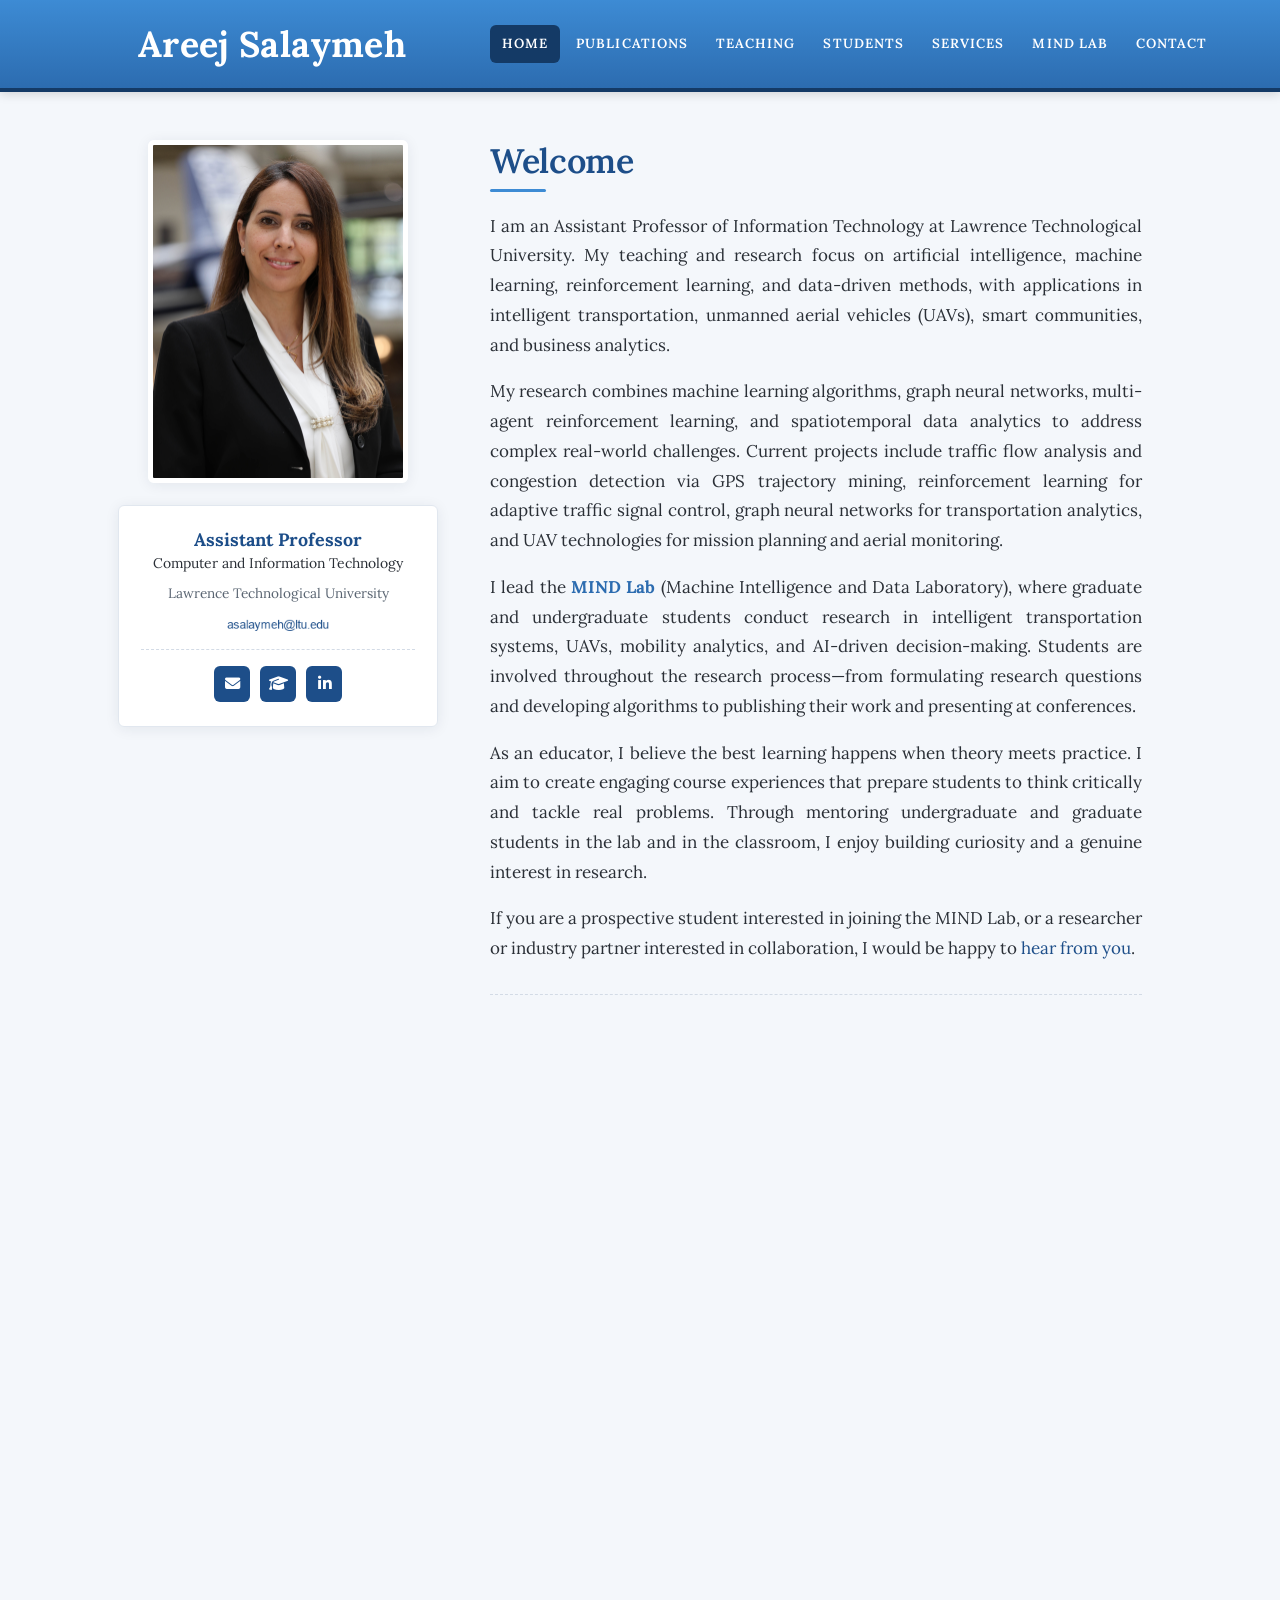
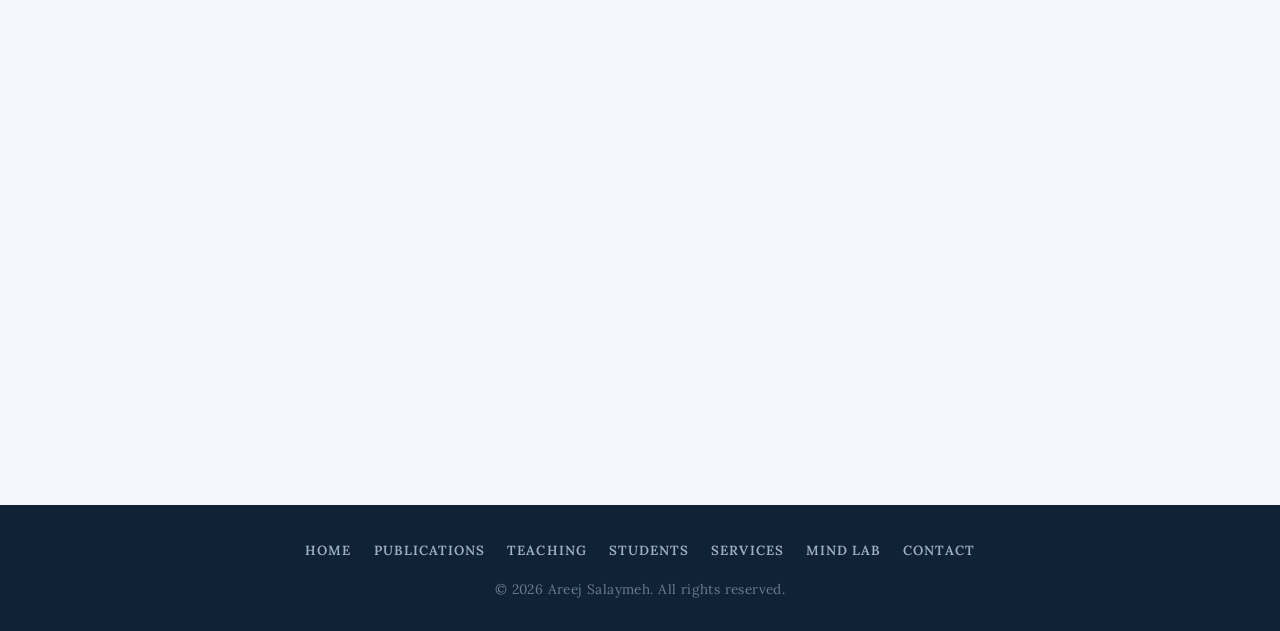
==== index.html @ f061846d "Update research interests: bio text, meta keywords, and MIND Lab description - index.html: update me" ====
﻿<!DOCTYPE html>
<html lang="en">
<head>
  <meta charset="UTF-8" />
  <meta name="viewport" content="width=device-width, initial-scale=1.0" />
  <title>Areej Salaymeh, Ph.D.</title>
  <meta name="description" content="Personal academic website of Dr. Areej Salaymeh — research in machine learning, data science, and intelligent systems." />
  <meta name="keywords" content="Areej Salaymeh, Intelligent Transportation Systems, Machine Learning, Deep Learning, Graph Neural Networks, Reinforcement Learning, Traffic Flow Analysis, GPS Trajectory Mining, Spatiotemporal Data Analytics, Artificial Intelligence for Transportation, Data Mining, Predictive Analytics, Data Science" />
  <link rel="preconnect" href="https://fonts.googleapis.com" />
  <link rel="preconnect" href="https://fonts.gstatic.com" crossorigin />
  <link href="https://fonts.googleapis.com/css2?family=Lora:ital,wght@0,400;0,500;0,600;0,700;1,400&display=swap" rel="stylesheet" />
  <link rel="stylesheet" href="https://cdnjs.cloudflare.com/ajax/libs/font-awesome/6.5.0/css/all.min.css" />
  <link rel="icon" type="image/svg+xml" href="assets/img/mind-lab-badge.svg" />
  <link rel="stylesheet" href="assets/css/style.css" />
</head>
<body>

  <!-- ===== HEADER ===== -->
  <header class="site-header">
    <div class="container header-inner">
      <div class="brand">
        <a href="index.html"><span class="brand__name">Areej Salaymeh</span></a>
      </div>
      <button class="hamburger" aria-label="Toggle menu" aria-expanded="false"><span></span><span></span><span></span></button>
      <nav class="menu">
        <ul>
          <li><a href="index.html">Home</a></li>
          <li><a href="publications.html">Publications</a></li>
          <li><a href="teaching.html">Teaching</a></li>
          <li><a href="students.html">Students</a></li>
          <li><a href="services.html">Services</a></li>
          <li><a href="mind-lab.html">MIND Lab</a></li>
          <li><a href="contact.html">Contact</a></li>
        </ul>
      </nav>
    </div>
  </header>

  <!-- ===== PAGE (two columns) ===== -->
  <div class="page">

    <!-- Sidebar -->
    <aside class="sidebar">
      <img
        src="assets/img/profile.jpg"
        alt="Dr. Areej Salaymeh"
        class="sidebar__photo"
        onerror="this.style.display='none'; this.nextElementSibling.style.display='flex';"
      />
      <div class="sidebar__initials" style="display:none;">AS</div>

      <div class="sidebar__card">
        <p class="sidebar__title">Assistant Professor</p>
        <p class="sidebar__dept">Computer and Information Technology</p>
        <p class="sidebar__org">Lawrence Technological University</p>
        <p class="sidebar__email"><img src="assets/img/email-address.png" alt="email address" style="height:1em;vertical-align:middle;" /></p>
        <div class="sidebar__social">
          <a href="mailto:asalaymeh@ltu.edu" title="Email" aria-label="Email"><i class="fas fa-envelope"></i></a>
          <a href="https://scholar.google.com" target="_blank" rel="noopener" title="Google Scholar" aria-label="Google Scholar"><i class="fas fa-graduation-cap"></i></a>
          <a href="https://www.linkedin.com" target="_blank" rel="noopener" title="LinkedIn" aria-label="LinkedIn"><i class="fab fa-linkedin-in"></i></a>
        </div>
      </div>
    </aside>

    <!-- Content -->
    <main class="content">

      <article class="post">
        <h2 class="post__title">Welcome</h2>
        <div class="post__rule"></div>
        <div class="entry">
          <p>
            I am an Assistant Professor of Information Technology at Lawrence Technological
            University. My teaching and research focus on artificial intelligence, machine
            learning, reinforcement learning, and data-driven methods, with applications in
            intelligent transportation, unmanned aerial vehicles (UAVs), smart communities,
            and business analytics.
          </p>
          <p>
            My research combines machine learning algorithms, graph neural networks,
            multi-agent reinforcement learning, and spatiotemporal data analytics to address
            complex real-world challenges. Current projects include traffic flow analysis and
            congestion detection via GPS trajectory mining, reinforcement learning for adaptive
            traffic signal control, graph neural networks for transportation analytics, and UAV
            technologies for mission planning and aerial monitoring.
          </p>
          <p>
            I lead the <a href="mind-lab.html"><strong><span style="color:var(--blue-mid)">MIND Lab</span></strong></a>
            (Machine Intelligence and Data Laboratory), where graduate and undergraduate
            students conduct research in intelligent transportation systems, UAVs, mobility
            analytics, and AI-driven decision-making. Students are involved throughout the
            research process&mdash;from formulating research questions and developing
            algorithms to publishing their work and presenting at conferences.
          </p>
          <p>
            As an educator, I believe the best learning happens when theory meets practice.
            I aim to create engaging course experiences that prepare students to think
            critically and tackle real problems. Through mentoring undergraduate and graduate
            students in the lab and in the classroom, I enjoy building curiosity and a genuine
            interest in research.
          </p>
          <p>
            If you are a prospective student interested in joining the MIND Lab, or a
            researcher or industry partner interested in collaboration, I would be happy
            to <a href="mailto:asalaymeh@ltu.edu">hear from you</a>.
          </p>
        </div>
      </article>


      <article class="post">
        <h3 class="post__title post__title--sub">Latest News</h3>
        <div class="post__rule"></div>
        <ul class="news">
          <li><span class="date">May 2026</span> &mdash; Congratulations to Chaitanya Chodi from the MIND Lab on graduating from LTU!</li>
          <li><span class="date">April 2026</span> &mdash; Our paper, <em>GPS Trajectory-Based Traffic Congestion Detection and Classification Using Delaunay Triangulation and Graph Neural Networks</em>, was published in IEEE Access. <a href="https://doi.org/10.1109/ACCESS.2026.3686702" target="_blank" rel="noopener">[Link]</a></li>
          <li><span class="date">April 2026</span> &mdash; Received the Best Presentation Award at the IEEE Southeast Conference AI Summit for our poster, <em>Automated Congestion Detection and Cause Classification via Delaunay Triangulation and Graph Neural Networks on GPS Trajectories</em>.</li>
          <li><span class="date">April 2026</span> &mdash; Presented the poster <em>HAGTNet: Hierarchical Attention-based Graph Transformer Network for GPS Trajectory-Based Traffic Flow States Detection</em> at the IEEE Southeast Conference AI Summit.</li>
          <li><span class="date">March 2026</span> &mdash; Became a member of the AI + Emerging Technologies Advisory Board.</li>
          <li><span class="date">December 2025</span> &mdash; Congratulations to Tej Acharya from the MIND Lab on graduating from LTU!</li>
          <li><span class="date">December 2025</span> &mdash; Congratulations to Rinkuben Patel from the MIND Lab on graduating from LTU!</li>
          <li><span class="date">May 2025</span> &mdash; Delivered an invited presentation at the Building Michigan Communities Conference (Lansing, MI): <em>AI for Everyone: Building Smart, Sustainable, and Connected Communities with Machine Learning</em>.</li>
          <li><span class="date">April 2025</span> &mdash; Received the CoBIT Researcher Award at LTU.</li>
          <li><span class="date">April 2025</span> &mdash; Organized and presented the Data Strategy Workshop for industry leaders at LTU: <em>Building a Data Strategy: Unlocking the Value of Data for Business Growth</em>.</li>
          <li><span class="date">April 2025</span> &mdash; Our paper, <em>The Next Frontier: Using Emerging Technology to Overcome the Challenges of the U.S. Housing Industry</em>, was accepted for publication in the Proceedings of the ARCC 2025 International Conference.</li>
          <li><span class="date">April 2025</span> &mdash; Presented <em>Integrating Graph Neural Networks and Delaunay Triangulation for Traffic Congestion Prediction</em> at LTU Research Day.</li>
          <li><span class="date">April 2024</span> &mdash; Student poster <em>Unveiling Housing Insights: Exploring Community Feedback Using the Apriori Algorithm</em> presented at LTU Research Day.</li>
          <li><span class="date">April 2024</span> &mdash; Student poster <em>Adaptive Traffic Control: SARSA Reinforcement Learning for Dynamic Urban Mobility</em> presented at LTU Research Day.</li>
          <li><span class="date">April 2024</span> &mdash; Student poster <em>Insights into Road Safety: A Study of Holland City&rsquo;s Crash Trends</em> presented at LTU Research Day.</li>
        </ul>
      </article>

    </main>
  </div>

  <!-- ===== FOOTER ===== -->
  <footer class="site-footer">
    <div class="container">
      <ul class="footer-menu">
        <li><a href="index.html">Home</a></li>
        <li><a href="publications.html">Publications</a></li>
        <li><a href="teaching.html">Teaching</a></li>
        <li><a href="students.html">Students</a></li>
        <li><a href="services.html">Services</a></li>
        <li><a href="mind-lab.html">MIND Lab</a></li>
        <li><a href="contact.html">Contact</a></li>
      </ul>
      <p class="copyright">&copy; 2026 Areej Salaymeh. All rights reserved.</p>
    </div>
  </footer>

  <script src="assets/js/main.js"></script>
</body>
</html>
---- assets/css/style.css ----
/* ============================================================
   Dr. Areej Salaymeh — Personal Academic Website
   style.css — green academic theme inspired by classic faculty
   pages, with a fresh, modern polish.
   ============================================================ */

/* ---------- Reset & Base ----------------------------------- */
*, *::before, *::after { box-sizing: border-box; margin: 0; padding: 0; }

:root {
  --bg:           #f4f7fb;   /* page background: cool light gray-blue */
  --card:         #ffffff;
  --blue:         #1d4e89;   /* primary: headings & links     */
  --blue-mid:     #2c6cb0;
  --blue-bright:  #3d8bd4;   /* header banner accent          */
  --blue-deep:    #143a66;   /* darker / hover                */
  --accent:       #5eb3f0;   /* bright accent                 */
  --text:         #2a2f36;
  --text-muted:   #5a6572;
  --footer:       #102236;
  --footer-text:  #9fb0c2;
  --border:       #d3dbe6;   /* separators                    */
  --border-solid: #e1e7ef;
  --radius: 6px;
  --shadow: 0 2px 14px rgba(20,40,70,.08);
  --shadow-lg: 0 8px 30px rgba(20,40,70,.14);
  --transition: 0.2s ease;
  --max-w: 1060px;
  --serif: 'Lora', 'Palatino Linotype', Palatino, Garamond, Georgia, 'Times New Roman', serif;
}

html { scroll-behavior: smooth; font-size: 17px; }

body {
  font-family: var(--serif);
  color: var(--text);
  background: var(--bg);
  line-height: 1.7;
  -webkit-font-smoothing: antialiased;
}

a { color: var(--blue); text-decoration: none; }
a:hover { color: var(--blue-deep); text-decoration: underline; }

img { max-width: 100%; display: block; }
img[alt="email address"] { display: inline-block; }

h1, h2, h3, h4 {
  font-family: var(--serif);
  font-weight: 600;
  line-height: 1.25;
  color: var(--blue);
}

p { margin-bottom: 1rem; }
p:last-child { margin-bottom: 0; }

/* ---------- Layout ----------------------------------------- */
.container { max-width: var(--max-w); margin: 0 auto; padding: 0 28px; }

/* ---------- Header / Banner -------------------------------- */
.site-header {
  background: linear-gradient(180deg, var(--blue-bright) 0%, var(--blue-mid) 100%);
  border-bottom: 4px solid var(--blue-deep);
  position: sticky;
  top: 0;
  z-index: 100;
  box-shadow: 0 2px 10px rgba(0,0,0,.15);
}

.header-inner {
  display: grid;
  grid-template-columns: 300px 1fr;
  gap: 52px;
  align-items: center;
  min-height: 88px;
}

.brand {
  display: flex;
  flex-direction: column;
  line-height: 1.2;
}
.brand a { color: #fff; text-decoration: none; }
.brand a:hover { color: #fff; text-decoration: none; }
.brand__name {
  font-size: 2.1rem;
  font-weight: 700;
  letter-spacing: .01em;
  white-space: nowrap;
}
.brand__name { color: #fff; }

/* Menu */
.menu ul {
  display: flex;
  align-items: center;
  gap: 4px;
  list-style: none;
}
.menu a {
  display: block;
  padding: 8px 12px;
  color: #fff;
  text-transform: uppercase;
  letter-spacing: .08em;
  font-size: .78rem;
  font-weight: 600;
  border-radius: var(--radius);
  transition: background var(--transition);
  white-space: nowrap;
}
.menu a:hover {
  background: rgba(255,255,255,.16);
  color: #fff;
  text-decoration: none;
}
.menu a.active {
  background: var(--blue-deep);
  color: #fff;
}

.hamburger {
  display: none;
  flex-direction: column;
  gap: 5px;
  background: none;
  border: none;
  cursor: pointer;
  padding: 8px;
}
.hamburger span {
  width: 26px; height: 2px;
  background: #fff;
  border-radius: 2px;
}

/* ---------- Page Grid (home: two columns) ------------------ */
.page {
  display: grid;
  grid-template-columns: 300px 1fr;
  gap: 52px;
  padding: 48px 28px 64px;
  max-width: var(--max-w);
  margin: 0 auto;
  align-items: start;
}

/* Single-column inner pages */
.page--single {
  display: block;
  max-width: 820px;
  padding: 48px 28px 64px;
}

/* ---------- Sidebar ---------------------------------------- */
.sidebar { position: sticky; top: 112px; margin-left: -20px; }

.sidebar__photo {
  width: 100%;
  max-width: 260px;
  border-radius: var(--radius);
  border: 5px solid #fff;
  box-shadow: var(--shadow);
  margin: 0 auto 22px;
}

.sidebar__initials {
  width: 220px; height: 220px;
  margin: 0 auto 22px;
  border-radius: var(--radius);
  background: var(--blue-deep);
  color: var(--accent);
  display: flex; align-items: center; justify-content: center;
  font-size: 4rem; font-weight: 700;
  border: 5px solid #fff;
  box-shadow: var(--shadow);
}

.sidebar__card {
  background: var(--card);
  border: 1px solid var(--border-solid);
  border-radius: var(--radius);
  padding: 22px 22px 24px;
  box-shadow: var(--shadow);
  text-align: center;
}

.sidebar__title {
  font-weight: 700;
  color: var(--blue);
  font-size: 1.05rem;
  line-height: 1.3;
  margin-bottom: 2px;
  white-space: nowrap;
}
.sidebar__dept {
  color: var(--text);
  font-size: .82rem;
  line-height: 1.35;
  margin-bottom: 10px;
  white-space: nowrap;
}
.sidebar__org {
  color: var(--text-muted);
  font-size: .8rem;
  margin-bottom: 10px;
  white-space: nowrap;
}
.sidebar__email {
  font-size: .92rem;
  margin-bottom: 0;
  word-break: break-word;
  display: flex;
  justify-content: center;
}

.sidebar__card h2 {
  font-size: 1.25rem;
  padding-bottom: 10px;
  margin-bottom: 16px;
  border-bottom: 2px solid var(--blue-bright);
}

.contact-row {
  display: flex;
  align-items: flex-start;
  gap: 12px;
  margin-bottom: 14px;
  font-size: .92rem;
}
.contact-row:last-child { margin-bottom: 0; }
.contact-row i {
  color: var(--blue-mid);
  width: 18px;
  text-align: center;
  margin-top: 5px;
  flex-shrink: 0;
}
.contact-row .label {
  display: block;
  font-size: .72rem;
  text-transform: uppercase;
  letter-spacing: .06em;
  color: var(--text-muted);
}

.sidebar__social {
  display: flex;
  justify-content: center;
  gap: 10px;
  margin-top: 18px;
  padding-top: 16px;
  border-top: 1px dashed var(--border);
}
.sidebar__social a {
  width: 36px; height: 36px;
  border-radius: var(--radius);
  background: var(--blue);
  color: #fff;
  display: flex; align-items: center; justify-content: center;
  font-size: .9rem;
  transition: background var(--transition);
}
.sidebar__social a:hover { background: var(--blue-deep); text-decoration: none; }

/* ---------- Content / Posts -------------------------------- */
.content { min-width: 0; }

.post {
  padding-bottom: 30px;
  margin-bottom: 30px;
  border-bottom: 1px dashed var(--border);
}
.post:last-child { border-bottom: none; margin-bottom: 0; }

.post__title {
  font-size: 2rem;
  letter-spacing: -.01em;
  margin-bottom: 6px;
}
.post__title--sub { font-size: 1.1rem; }

.post__rule {
  width: 56px; height: 3px;
  background: var(--blue-bright);
  border-radius: 2px;
  margin-bottom: 20px;
}

.entry { text-align: justify; }
.entry p { line-height: 1.75; }
.entry strong { color: var(--text); font-weight: 700; }

.highlight {
  color: var(--blue-mid);
  font-weight: 700;
}

/* Research interest inline tags */
.interests {
  display: flex;
  flex-wrap: wrap;
  gap: 8px;
  margin-top: 18px;
}
.interest-tag {
  display: inline-block;
  padding: 5px 14px;
  border-radius: 20px;
  font-size: .82rem;
  font-weight: 600;
  background: rgba(61,139,212,.12);
  color: var(--blue-deep);
  border: 1px solid rgba(29,78,137,.20);
}

/* ---------- News list -------------------------------------- */
.news { list-style: none; }
.news li {
  padding: 6px 0 6px 26px;
  border-bottom: 1px dashed var(--border);
  position: relative;
  line-height: 1.5;
  font-size: .88rem;
  text-align: justify;
}
.news li:last-child { border-bottom: none; }
.news li::before {
  content: '';
  position: absolute;
  left: 4px; top: 13px;
  width: 8px; height: 8px;
  border-radius: 50%;
  background: var(--blue-bright);
}
.news .date {
  font-weight: 400;
  color: inherit;
}

/* ---------- Buttons ---------------------------------------- */
.btn {
  display: inline-flex;
  align-items: center;
  gap: 8px;
  padding: 10px 22px;
  border-radius: var(--radius);
  font-family: var(--serif);
  font-weight: 600;
  font-size: .92rem;
  cursor: pointer;
  border: 2px solid var(--blue);
  transition: background var(--transition), color var(--transition);
}
.btn-primary { background: var(--blue); color: #fff; }
.btn-primary:hover { background: var(--blue-deep); color: #fff; text-decoration: none; }
.btn-outline { background: transparent; color: var(--blue); }
.btn-outline:hover { background: var(--blue); color: #fff; text-decoration: none; }

.btn-row { display: flex; gap: 12px; flex-wrap: wrap; margin-top: 22px; }

/* ---------- Inner-page section blocks ---------------------- */
.lead { font-size: 1.08rem; color: var(--text); margin-bottom: 24px; }

.card-grid {
  display: grid;
  grid-template-columns: repeat(2, 1fr);
  gap: 22px;
  margin-top: 26px;
}

.card {
  background: var(--card);
  border: 1px solid var(--border-solid);
  border-radius: var(--radius);
  padding: 24px;
  box-shadow: var(--shadow);
  transition: transform var(--transition), box-shadow var(--transition);
}
.card:hover { transform: translateY(-3px); box-shadow: var(--shadow-lg); }

.card__icon {
  width: 46px; height: 46px;
  border-radius: var(--radius);
  background: var(--blue);
  color: #fff;
  display: flex; align-items: center; justify-content: center;
  font-size: 1.15rem;
  margin-bottom: 14px;
}
.card h3 { font-size: 1.15rem; margin-bottom: 8px; }
.card p { font-size: .92rem; color: var(--text-muted); line-height: 1.65; }
.card .interests { margin-top: 12px; }

/* Publications */
.pub-year {
  font-size: 1.3rem;
  color: var(--blue);
  border-left: 4px solid var(--blue-bright);
  padding-left: 14px;
  margin: 36px 0 16px;
}
.pub-list { list-style: none; }
.pub-item {
  padding: 5px 0;
  border-bottom: 1px dashed var(--border);
  font-size: .85rem;
  line-height: 1.5;
  text-align: justify;
}
.pub-item:last-child { border-bottom: none; }

.empty-state {
  text-align: center;
  padding: 50px 20px;
  color: var(--text-muted);
  background: var(--card);
  border: 1px dashed var(--border);
  border-radius: var(--radius);
}
.empty-state i { font-size: 2.4rem; color: var(--blue-bright); margin-bottom: 14px; }

/* Courses taught */
.course-org {
  font-size: 1.15rem;
  font-weight: 700;
  color: var(--blue);
  margin: 40px 0 0;
}
.course-org:first-of-type { margin-top: 6px; }
.course-org__note {
  display: block;
  font-size: .85rem;
  font-weight: 400;
  font-style: italic;
  color: var(--text-muted);
  margin-top: 1px;
  margin-bottom: 4px;
}
.course-list { list-style: none; margin-top: 6px; }
.course {
  padding: 3px 0;
  line-height: 1.45;
}
.course:last-child { border-bottom: none; }
.course__head { display: block; }
.course__code {
  font-weight: 700;
  color: var(--blue-mid);
  margin-right: 6px;
}
.course__name { font-weight: 600; color: var(--text); }
.course__terms {
  display: block;
  font-size: .85rem;
  color: var(--text-muted);
}
.course__terms::before { content: ""; }

/* Graduate research lab alumni */
.alumni-list { list-style: none; }
.alum {
  padding: 6px 0;
  border-bottom: 1px dashed var(--border);
}
.alum:last-child { border-bottom: none; }
.alum__name {
  display: block;
  font-weight: 600;
  color: var(--blue);
  font-size: .92rem;
}
.alum__project {
  display: block;
  font-style: italic;
  color: var(--text-muted);
  font-size: .94rem;
  line-height: 1.55;
  margin-top: 4px;
}
.alum__project::before {
  content: "Project: ";
  font-style: normal;
  font-weight: 600;
  color: var(--text);
}
.alum__award {
  display: block;
  margin-top: 4px;
  font-size: .88rem;
  font-weight: 400;
  color: var(--text-muted);
}
.alum__award i { color: var(--blue-mid); margin-right: 4px; }
.alum__date {
  display: block;
  font-size: .82rem;
  color: var(--text-muted);
  margin-top: 6px;
}

/* Lab intro bar — above photo banner */
.lab-intro-bar {
  background: var(--bg);
  padding: 28px 0 20px;
}
.lab-intro-title {
  font-size: 3rem;
  font-weight: 700;
  letter-spacing: -.01em;
  color: var(--text);
  margin: 0;
}

/* Lab page header — logo left, text right */
.lab-header {
  display: flex;
  align-items: center;
  gap: 28px;
  margin-bottom: 6px;
}
.lab-logo {
  display: block;
  width: 240px;
  height: 240px;
  flex-shrink: 0;
}
.lab-header__text { display: flex; flex-direction: column; gap: 6px; }
.lab-header__title { margin: 0; }

/* Lab page subtitle */
.lab-subtitle {
  font-size: 1.3rem;
  font-weight: 700;
  font-style: normal;
  color: var(--text-muted);
  white-space: nowrap;
  margin: 0;
}

/* Lab highlight callout (home page) */
.lab-callout {
  display: flex;
  gap: 18px;
  align-items: flex-start;
  background: linear-gradient(135deg, rgba(61,139,212,.12), rgba(29,78,137,.08));
  border: 1px solid rgba(29,78,137,.18);
  border-radius: var(--radius);
  padding: 22px 24px;
}
.lab-callout__icon {
  flex-shrink: 0;
  width: 50px; height: 50px;
  border-radius: var(--radius);
  background: var(--blue);
  color: #fff;
  display: flex; align-items: center; justify-content: center;
  font-size: 1.3rem;
}
.lab-callout h3 { font-size: 1.3rem; margin-bottom: 6px; }
.lab-callout p { font-size: .95rem; color: var(--text); margin-bottom: 14px; }
@media (max-width: 520px) { .lab-callout { flex-direction: column; gap: 12px; } }

/* Lab member card */
.member {
  display: flex;
  gap: 16px;
  align-items: center;
  padding: 14px 0;
  border-bottom: 1px dashed var(--border);
}
.member:last-child { border-bottom: none; }
.member__photo {
  width: 64px; height: 64px;
  border-radius: 50%;
  object-fit: cover;
  border: 2px solid #fff;
  box-shadow: var(--shadow);
  flex-shrink: 0;
}
.member__name { font-weight: 700; color: var(--blue); }
.member__role { font-size: .9rem; color: var(--text-muted); }

/* Lab Director featured card */
.director-card {
  display: flex;
  gap: 36px;
  align-items: flex-start;
  margin-top: 16px;
}
.director-card__photo {
  width: 170px;
  height: 170px;
  border-radius: 50%;
  object-fit: cover;
  object-position: center 18%;
  flex-shrink: 0;
  border: 4px solid var(--blue-mid);
  box-shadow: 0 6px 20px rgba(0,0,0,.18);
}
.director-card__name {
  font-size: 1.5rem;
  font-weight: 700;
  color: var(--text);
}
.director-card__founder {
  display: inline-block;
  font-size: .75rem;
  font-weight: 700;
  text-transform: uppercase;
  letter-spacing: .1em;
  color: #fff;
  background: var(--blue-mid);
  padding: 2px 10px;
  border-radius: 20px;
  margin-left: 10px;
  vertical-align: middle;
}
.director-card__title {
  font-size: .95rem;
  font-weight: 600;
  color: var(--blue-mid);
  margin-top: 4px;
}
.director-card__role {
  font-size: .88rem;
  color: var(--text-muted);
  margin-top: 2px;
}
.director-card__bio {
  margin-top: 14px;
  font-size: .85rem;
  line-height: 1.7;
  color: var(--text-muted);
  text-align: justify;
}
.director-card__links {
  display: flex;
  gap: 20px;
  margin-top: 14px;
  flex-wrap: wrap;
}
.director-card__links a {
  font-size: .88rem;
  font-weight: 600;
  color: var(--blue-mid);
}
.director-card__links a i { margin-right: 5px; }
@media (max-width: 600px) {
  .director-card { flex-direction: column; align-items: center; text-align: center; }
  .director-card__links { justify-content: center; }
}

/* MIND Lab dark sidebar variant */
.sidebar--mindlab .sidebar__photo {
  border-radius: 50%;
  border: 3px solid #d4a23a;
  box-shadow: 0 0 0 6px rgba(212,162,58,0.18);
  max-width: 150px;
  margin-bottom: 18px;
}
.sidebar--mindlab .sidebar__initials {
  border-radius: 50%;
  border-color: #d4a23a;
}
.sidebar--mindlab .sidebar__card {
  background: #16365c;
  border-color: rgba(94,179,240,0.15);
}
.sidebar--mindlab .sidebar__dept { color: rgba(255,255,255,0.82); white-space: normal; }
.sidebar--mindlab .sidebar__org  { color: rgba(255,255,255,0.48); white-space: normal; }
.sidebar--mindlab .sidebar__social a {
  background: rgba(255,255,255,0.1);
  color: #5eb3f0;
}
.sidebar--mindlab .sidebar__social a:hover {
  background: rgba(255,255,255,0.2);
  color: #fff;
  text-decoration: none;
}
.sidebar--mindlab a { color: #5eb3f0; }
.sidebar--mindlab a:hover { color: #fff; }

/* In the News card */
.news-feature-card {
  display: block;
  border-left: 4px solid var(--blue);
  background: linear-gradient(135deg, #eef4fb 0%, #f7faff 100%);
  border-radius: 0 8px 8px 0;
  padding: 16px 20px;
  text-decoration: none;
  transition: background 0.2s, border-color 0.2s;
}
.news-feature-card:hover {
  background: linear-gradient(135deg, #ddeaf7 0%, #eef4fb 100%);
  border-color: var(--blue-deep);
  text-decoration: none;
}
.news-feature-card__label {
  font-size: 0.75rem;
  color: var(--blue-mid);
  font-weight: 600;
  letter-spacing: 0.04em;
  text-transform: uppercase;
  margin-bottom: 6px;
}
.news-feature-card__label i { margin-right: 5px; font-size: 0.7rem; }
.news-feature-card__title {
  font-size: 1rem;
  font-weight: 600;
  color: var(--blue-deep);
  line-height: 1.4;
}

/* MIND Lab featured video */
.lab-video-wrap {
  position: relative;
  width: 100%;
  max-width: 720px;
  border-radius: 8px;
  overflow: hidden;
  box-shadow: 0 4px 18px rgba(0,0,0,.12);
}
.lab-video-wrap video {
  display: block;
  width: 100%;
  height: auto;
}

/* MIND Lab photo banner */
.lab-photo-banner {
  background: var(--footer);
  padding: 32px 0 28px;
  overflow: hidden;
  position: relative;
}
.lab-photo-strip {
  display: flex;
  gap: 24px;
  padding: 16px 48px 20px;
  overflow-x: auto;
  align-items: center;
  scrollbar-width: none;
}
.lab-photo-strip::-webkit-scrollbar { display: none; }
.lab-photo-frame {
  flex-shrink: 0;
  background: #fff;
  padding: 7px 7px 26px;
  box-shadow: 0 6px 24px rgba(0,0,0,.55), 0 1px 4px rgba(0,0,0,.35);
  border-radius: 2px;
  pointer-events: none;
  user-select: none;
  transition: transform .3s ease;
}
.lab-photo-frame--cap { padding-bottom: 42px; }
.lab-photo-frame figcaption {
  font-size: 0.6rem;
  color: #555;
  text-align: center;
  margin-top: 5px;
  font-style: italic;
  line-height: 1.3;
}
.lab-photo-frame img {
  display: block;
  height: 190px;
  width: auto;
  pointer-events: none;
  user-select: none;
  border-radius: 1px;
}
.lab-photo-frame:nth-child(1)  { transform: rotate(-2.1deg); }
.lab-photo-frame:nth-child(2)  { transform: rotate(1.6deg);  }
.lab-photo-frame:nth-child(3)  { transform: rotate(-0.8deg); }
.lab-photo-frame:nth-child(4)  { transform: rotate(2.4deg);  }
.lab-photo-frame:nth-child(5)  { transform: rotate(-1.7deg); }
.lab-photo-frame:nth-child(6)  { transform: rotate(1.1deg);  }
.lab-photo-frame:nth-child(7)  { transform: rotate(-2.5deg); }
.lab-photo-frame:nth-child(8)  { transform: rotate(0.9deg);  }
.lab-photo-frame:nth-child(9)  { transform: rotate(-1.3deg); }
.lab-photo-frame:nth-child(10) { transform: rotate(2.0deg);  }

.banner-arrow {
  position: absolute;
  top: 50%;
  transform: translateY(-50%);
  z-index: 10;
  background: rgba(255,255,255,0.82);
  border: none;
  color: var(--blue-deep);
  width: 52px;
  height: 52px;
  border-radius: 50%;
  cursor: pointer;
  font-size: 1.25rem;
  font-weight: 900;
  display: flex;
  align-items: center;
  justify-content: center;
  box-shadow: 0 3px 12px rgba(0,0,0,0.4);
  transition: background .2s, opacity .25s;
}
.banner-arrow:hover { background: #fff; }
.banner-arrow--left  { left: 14px;  opacity: 0; pointer-events: none; }
.banner-arrow--right { right: 14px; }
.banner-arrow--left.visible  { opacity: 1; pointer-events: auto; }
.banner-arrow--right.hidden  { opacity: 0; pointer-events: none; }
@keyframes arrow-hint {
  0%   { transform: translateY(-50%) translateX(0);    }
  35%  { transform: translateY(-50%) translateX(12px); }
  65%  { transform: translateY(-50%) translateX(5px);  }
  100% { transform: translateY(-50%) translateX(0);    }
}
.banner-arrow--right { animation: arrow-hint 0.7s ease-out 0.6s 4; }

/* Photo gallery */
.gallery {
  display: grid;
  grid-template-columns: repeat(2, 1fr);
  gap: 16px;
}
.gallery__item {
  display: block;
  border-radius: var(--radius);
  overflow: hidden;
  box-shadow: var(--shadow);
  aspect-ratio: 3 / 2;
  background: var(--card);
  pointer-events: none;
  cursor: default;
}
.gallery__item img {
  width: 100%;
  height: 100%;
  object-fit: cover;
  transition: transform .3s ease;
}
.gallery__item:hover img { transform: scale(1.04); }
.gallery__item--wide { grid-column: span 2; aspect-ratio: 8 / 3; cursor: default; pointer-events: none; }
.gallery__item--wide img { object-fit: contain; background: var(--card); }
@media (max-width: 560px) { .gallery { grid-template-columns: 1fr; } .gallery__item--wide { grid-column: span 1; } }

/* Service photo gallery with captions */
.service-gallery {
  display: flex;
  flex-wrap: wrap;
  gap: 20px;
  margin-top: 8px;
}
.service-gallery__item {
  flex: 0 0 auto;
  max-width: 340px;
  margin: 0;
}
.service-gallery__item img {
  width: 100%;
  border-radius: var(--radius);
  box-shadow: var(--shadow);
  display: block;
}
.service-gallery__item figcaption {
  margin-top: 7px;
  font-size: .82rem;
  color: var(--text-muted);
  font-style: italic;
  text-align: center;
}

/* Numbered list (student guide) */
.steps { list-style: none; display: flex; flex-direction: column; gap: 12px; margin: 18px 0 26px; }
.steps li { display: flex; gap: 14px; align-items: flex-start; }
.steps .num {
  width: 28px; height: 28px;
  border-radius: 50%;
  background: var(--blue-bright);
  color: var(--blue-deep);
  display: flex; align-items: center; justify-content: center;
  font-weight: 700; font-size: .85rem;
  flex-shrink: 0; margin-top: 3px;
}

/* ---------- Footer ----------------------------------------- */
.site-footer {
  background: var(--footer);
  color: var(--footer-text);
  padding: 30px 0;
  text-align: center;
}
.footer-menu {
  list-style: none;
  display: flex;
  justify-content: center;
  flex-wrap: wrap;
  gap: 6px 22px;
  margin-bottom: 14px;
}
.footer-menu a {
  color: var(--footer-text);
  text-transform: uppercase;
  letter-spacing: .08em;
  font-size: .78rem;
  font-weight: 600;
}
.footer-menu a:hover { color: var(--accent); text-decoration: none; }
.site-footer .copyright {
  font-size: .8rem;
  letter-spacing: .03em;
  color: #6b7a8c;
  margin: 0;
}

/* ---------- Scroll animations ------------------------------ */
.fade-up { opacity: 0; transform: translateY(16px); transition: opacity .5s ease, transform .5s ease; }
.fade-up.visible { opacity: 1; transform: translateY(0); }

/* ---------- Responsive ------------------------------------- */
@media (max-width: 880px) {
  .page { grid-template-columns: 1fr; gap: 36px; }
  .sidebar { position: static; order: -1; max-width: 420px; margin: 0 auto; width: 100%; margin-left: auto; }
  .card-grid { grid-template-columns: 1fr; }
  .header-inner { display: flex; justify-content: space-between; gap: 8px; flex-wrap: wrap; grid-template-columns: none; }
}

@media (max-width: 680px) {
  html { font-size: 16px; }
  .header-inner { min-height: 64px; position: relative; }
  .brand__name { font-size: 1.4rem; }
  .menu { display: none; width: 100%; }
  .menu.open { display: block; }
  .menu ul { flex-direction: column; align-items: stretch; padding: 8px 0 12px; gap: 2px; }
  .menu a { padding: 10px 8px; }
  .hamburger { display: flex; position: absolute; right: 24px; top: 18px; }
  .post__title { font-size: 1.7rem; }
}
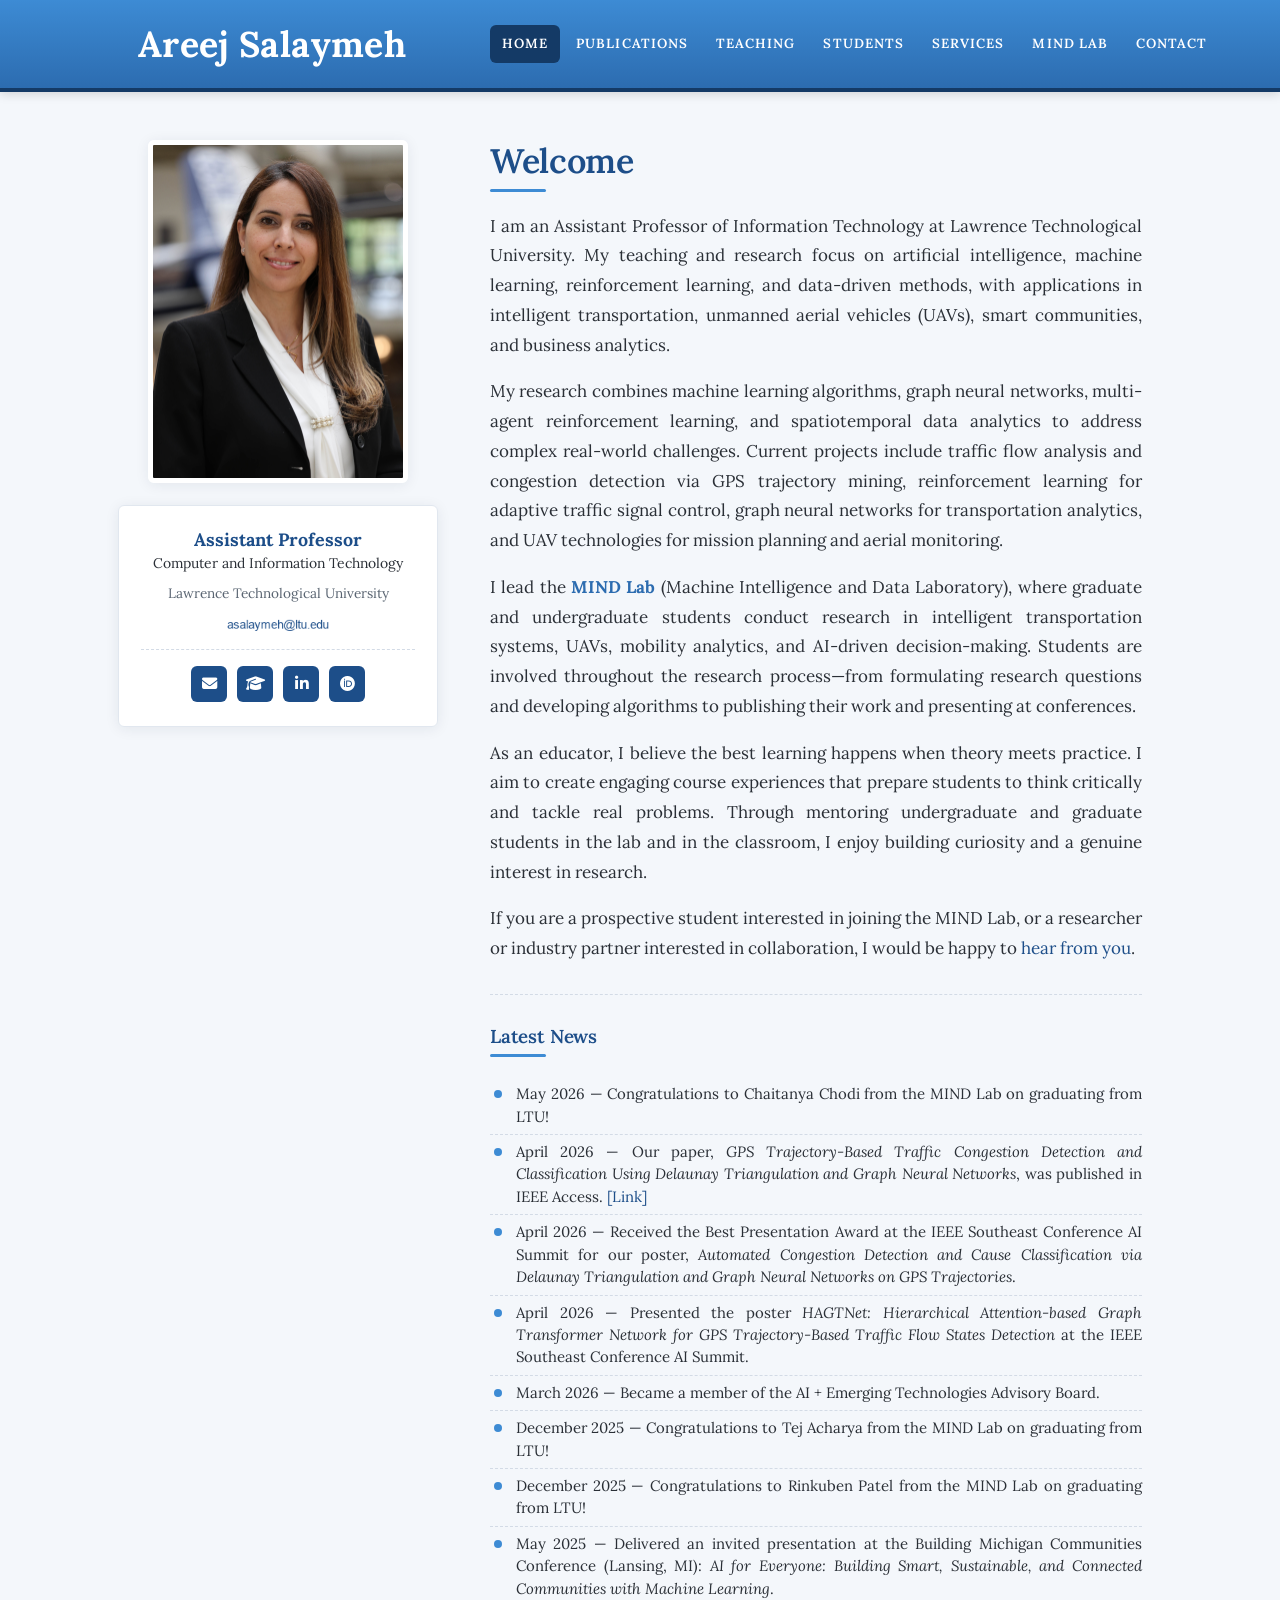
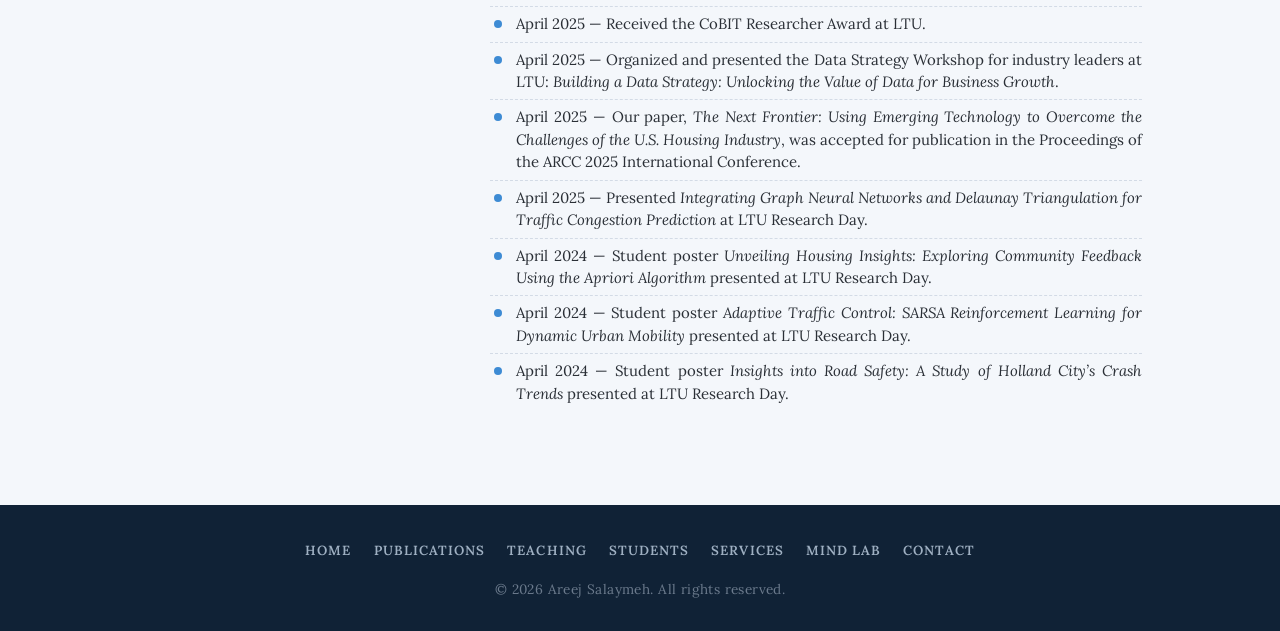
==== commit 55562ec9: "Add ORCID link to sidebar on all pages Co-Authored-By: Claude Sonnet 4.6 <noreply@anthropic.com>" ====
--- a/index.html
+++ b/index.html
@@ -58,6 +58,7 @@
           <a href="mailto:asalaymeh@ltu.edu" title="Email" aria-label="Email"><i class="fas fa-envelope"></i></a>
           <a href="https://scholar.google.com" target="_blank" rel="noopener" title="Google Scholar" aria-label="Google Scholar"><i class="fas fa-graduation-cap"></i></a>
           <a href="https://www.linkedin.com" target="_blank" rel="noopener" title="LinkedIn" aria-label="LinkedIn"><i class="fab fa-linkedin-in"></i></a>
+          <a href="https://orcid.org/0009-0008-3849-7223" target="_blank" rel="noopener" title="ORCID" aria-label="ORCID"><i class="fab fa-orcid"></i></a>
         </div>
       </div>
     </aside>
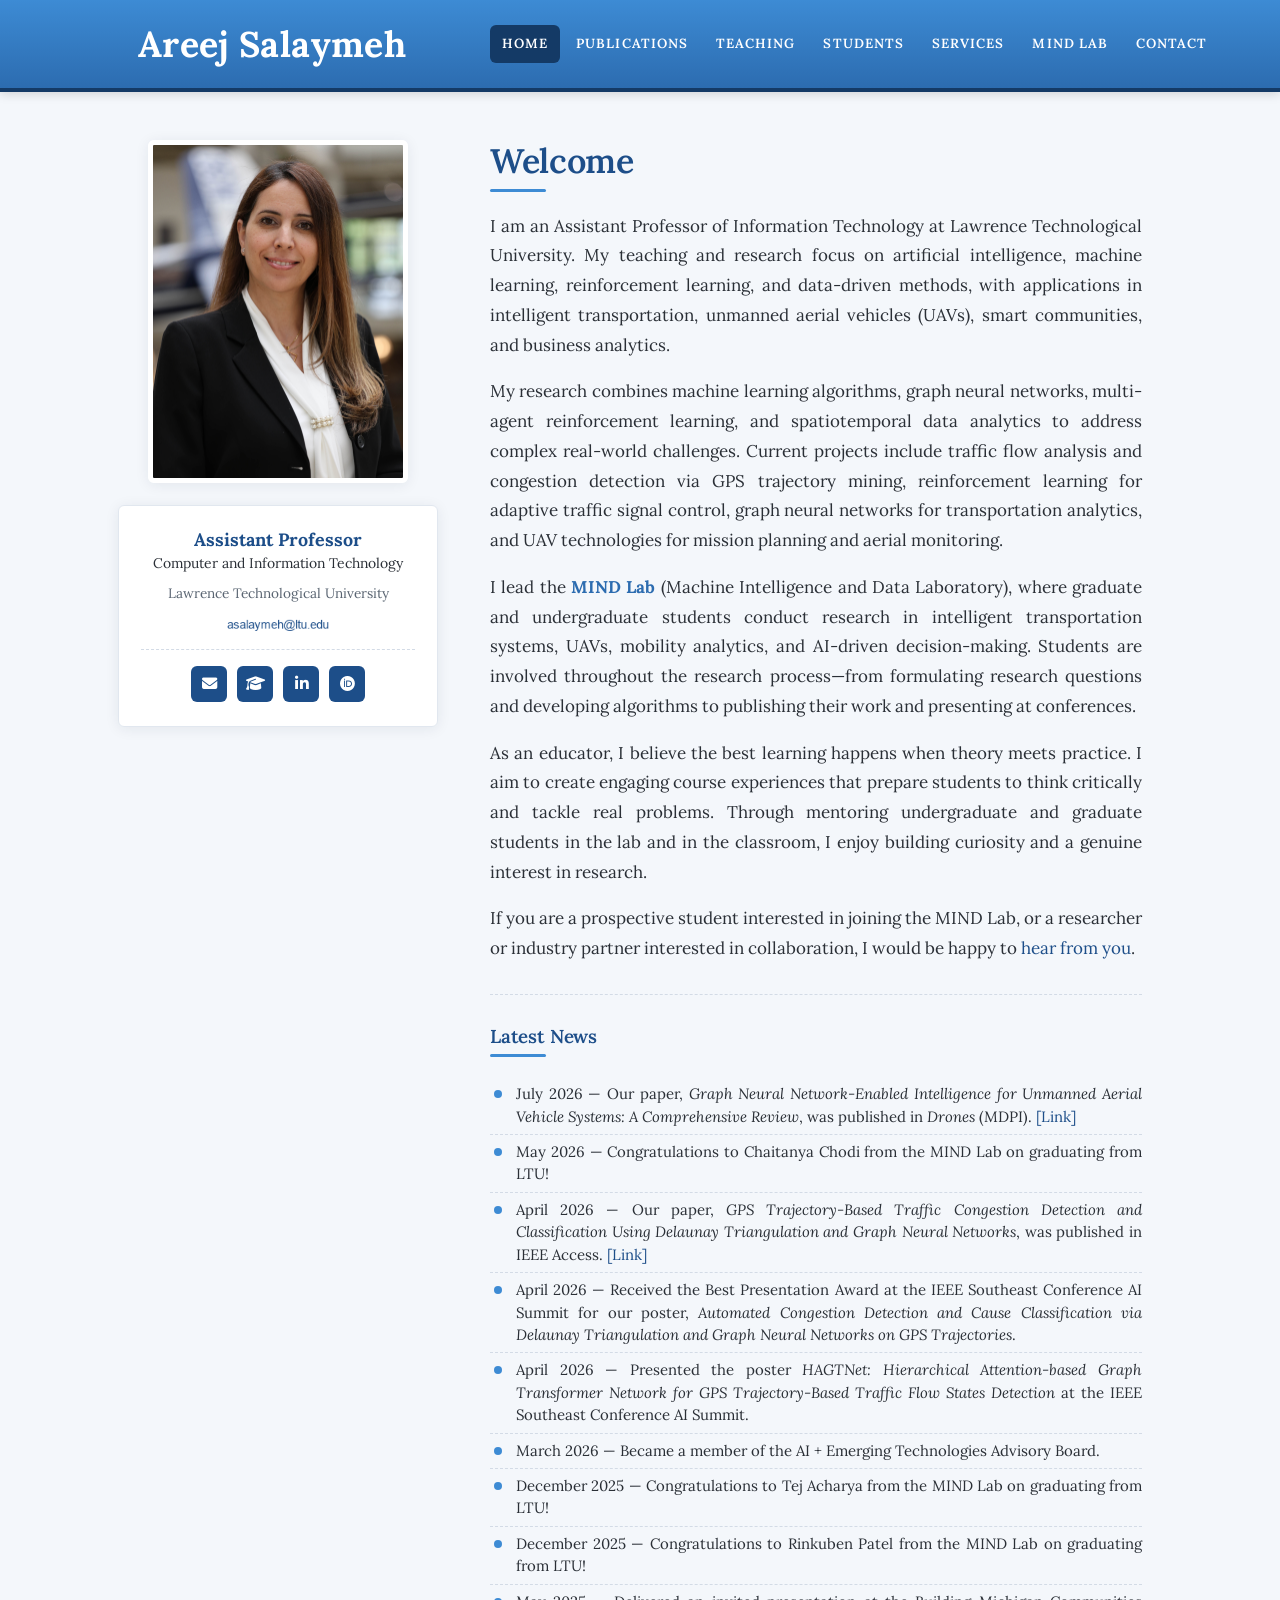
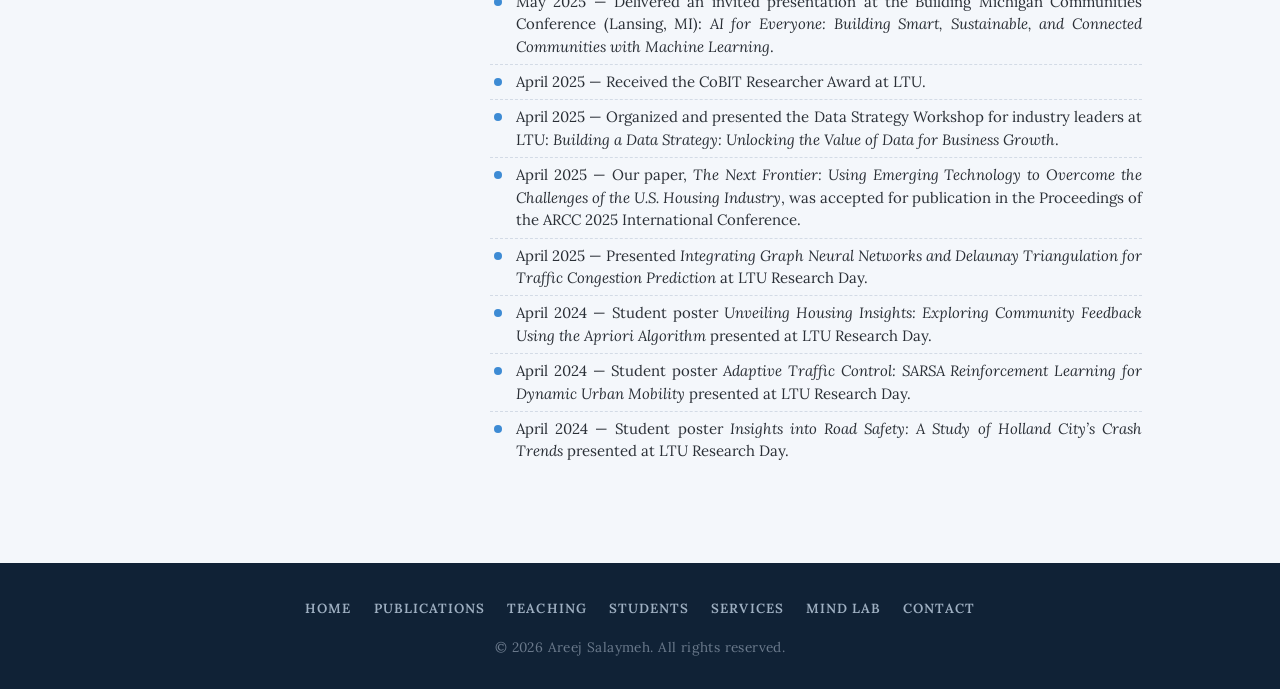
==== commit 87084961: "Add Drones paper to news and publications - index.html: add July 2026 news item for Drones paper - p" ====
--- a/index.html
+++ b/index.html
@@ -113,6 +113,7 @@
         <h3 class="post__title post__title--sub">Latest News</h3>
         <div class="post__rule"></div>
         <ul class="news">
+          <li><span class="date">July 2026</span> &mdash; Our paper, <em>Graph Neural Network-Enabled Intelligence for Unmanned Aerial Vehicle Systems: A Comprehensive Review</em>, was published in <em>Drones</em> (MDPI). <a href="https://doi.org/10.3390/drones10070548" target="_blank" rel="noopener">[Link]</a></li>
           <li><span class="date">May 2026</span> &mdash; Congratulations to Chaitanya Chodi from the MIND Lab on graduating from LTU!</li>
           <li><span class="date">April 2026</span> &mdash; Our paper, <em>GPS Trajectory-Based Traffic Congestion Detection and Classification Using Delaunay Triangulation and Graph Neural Networks</em>, was published in IEEE Access. <a href="https://doi.org/10.1109/ACCESS.2026.3686702" target="_blank" rel="noopener">[Link]</a></li>
           <li><span class="date">April 2026</span> &mdash; Received the Best Presentation Award at the IEEE Southeast Conference AI Summit for our poster, <em>Automated Congestion Detection and Cause Classification via Delaunay Triangulation and Graph Neural Networks on GPS Trajectories</em>.</li>
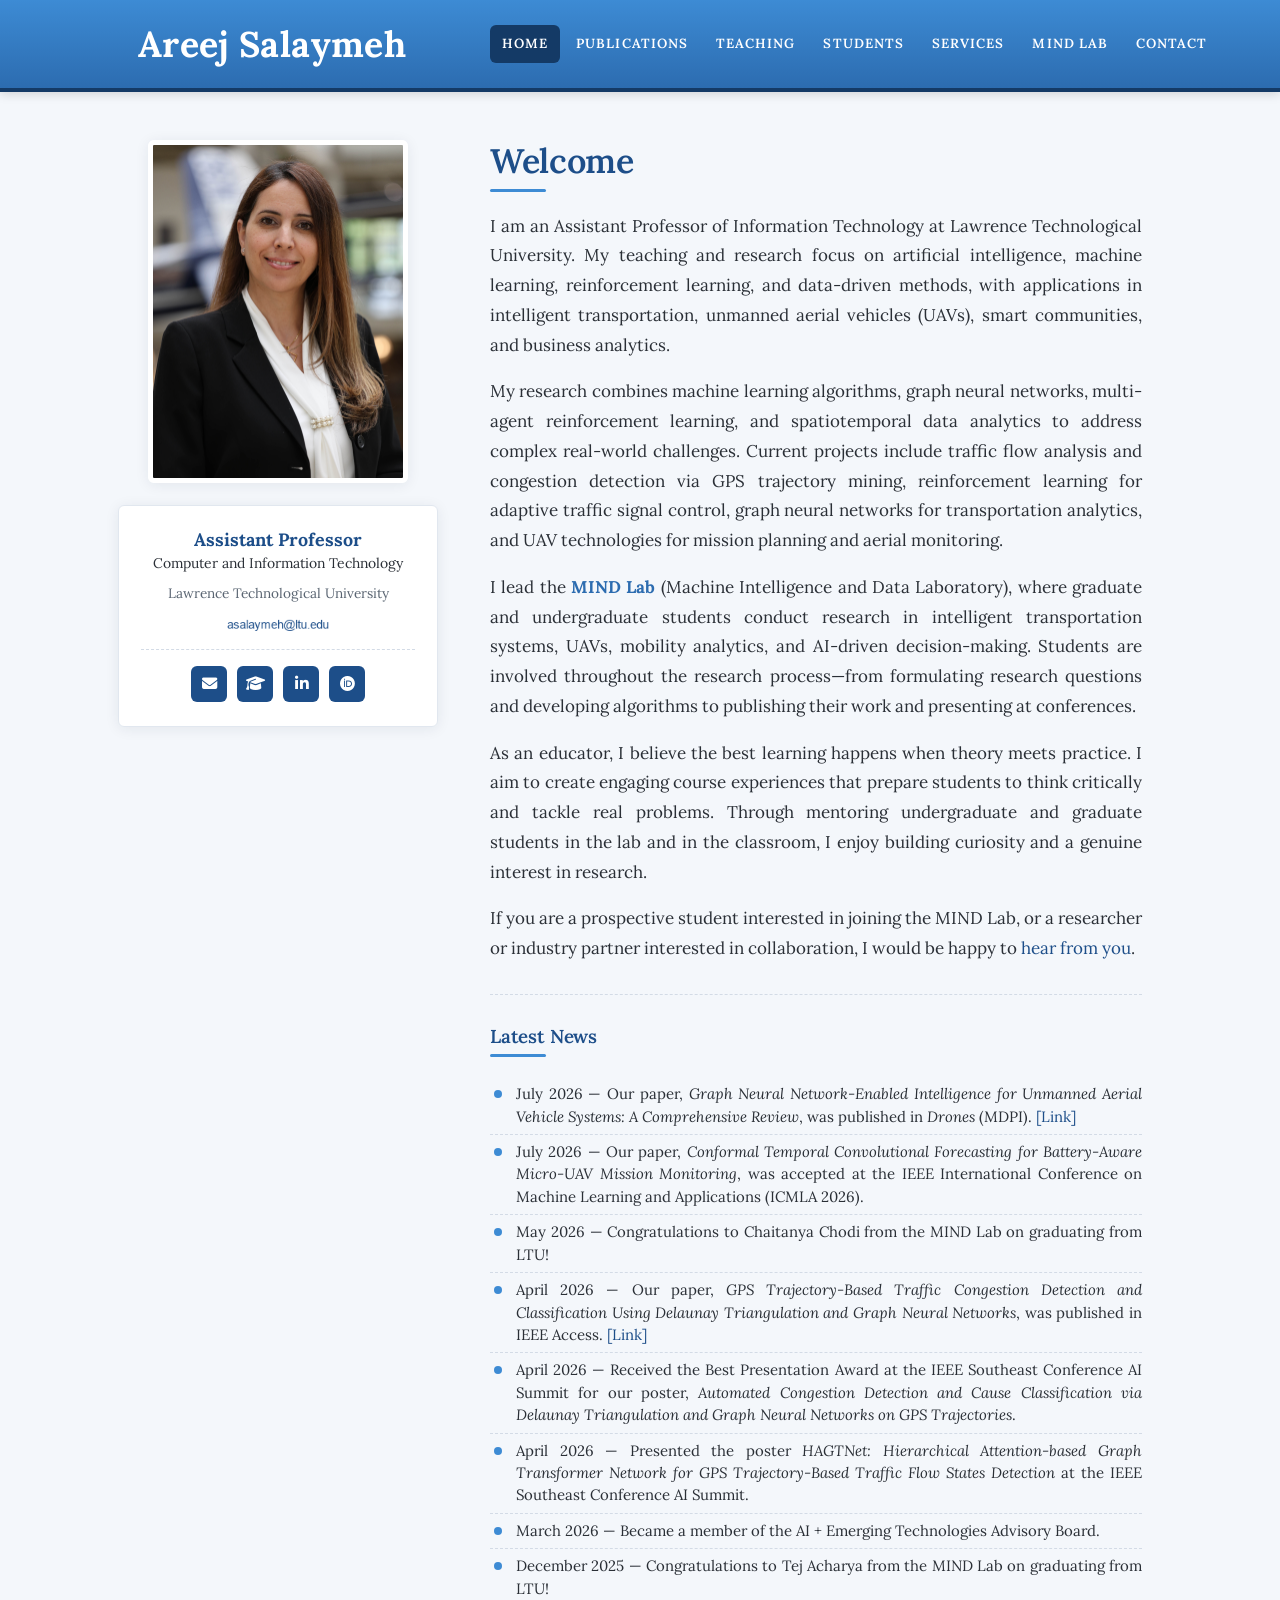
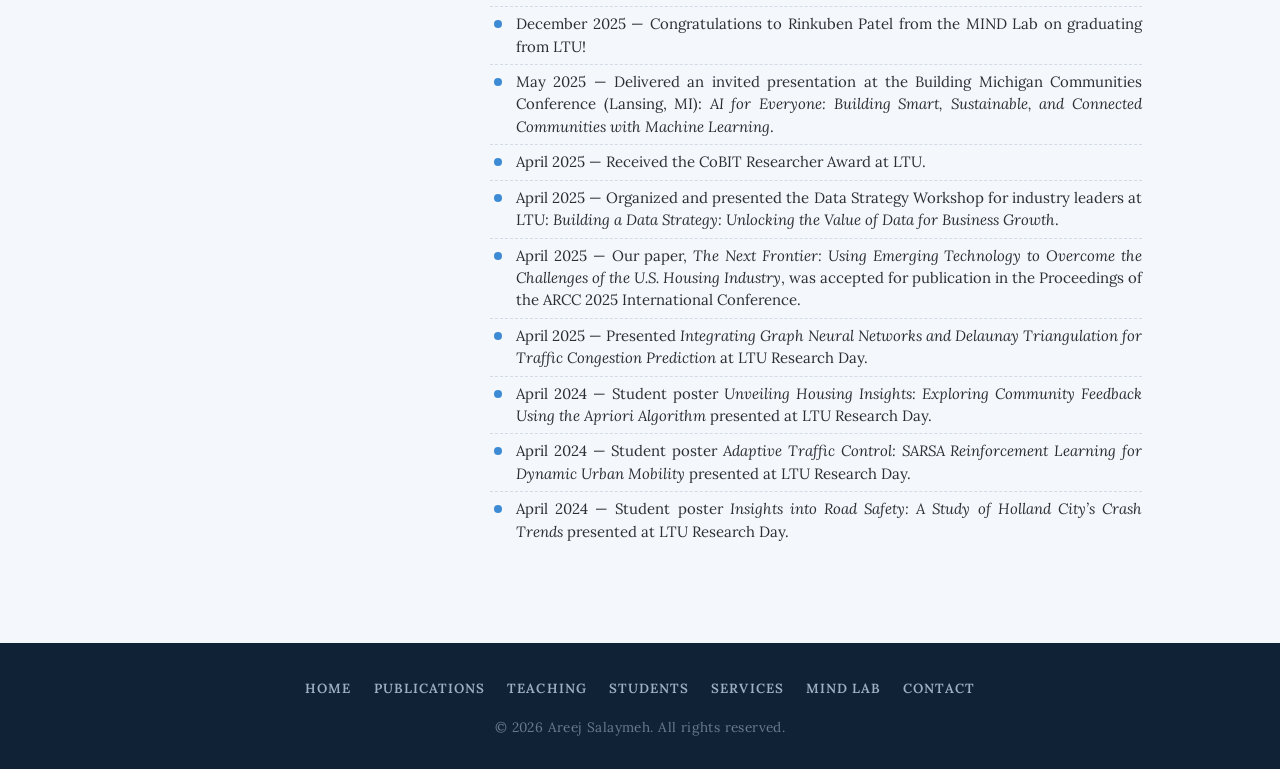
==== commit e19d585d: "Add ICMLA 2026 paper acceptance to latest news Co-Authored-By: Claude Sonnet 4.6 <noreply@anthropic." ====
--- a/index.html
+++ b/index.html
@@ -114,6 +114,7 @@
         <div class="post__rule"></div>
         <ul class="news">
           <li><span class="date">July 2026</span> &mdash; Our paper, <em>Graph Neural Network-Enabled Intelligence for Unmanned Aerial Vehicle Systems: A Comprehensive Review</em>, was published in <em>Drones</em> (MDPI). <a href="https://doi.org/10.3390/drones10070548" target="_blank" rel="noopener">[Link]</a></li>
+          <li><span class="date">July 2026</span> &mdash; Our paper, <em>Conformal Temporal Convolutional Forecasting for Battery-Aware Micro-UAV Mission Monitoring</em>, was accepted at the IEEE International Conference on Machine Learning and Applications (ICMLA 2026).</li>
           <li><span class="date">May 2026</span> &mdash; Congratulations to Chaitanya Chodi from the MIND Lab on graduating from LTU!</li>
           <li><span class="date">April 2026</span> &mdash; Our paper, <em>GPS Trajectory-Based Traffic Congestion Detection and Classification Using Delaunay Triangulation and Graph Neural Networks</em>, was published in IEEE Access. <a href="https://doi.org/10.1109/ACCESS.2026.3686702" target="_blank" rel="noopener">[Link]</a></li>
           <li><span class="date">April 2026</span> &mdash; Received the Best Presentation Award at the IEEE Southeast Conference AI Summit for our poster, <em>Automated Congestion Detection and Cause Classification via Delaunay Triangulation and Graph Neural Networks on GPS Trajectories</em>.</li>
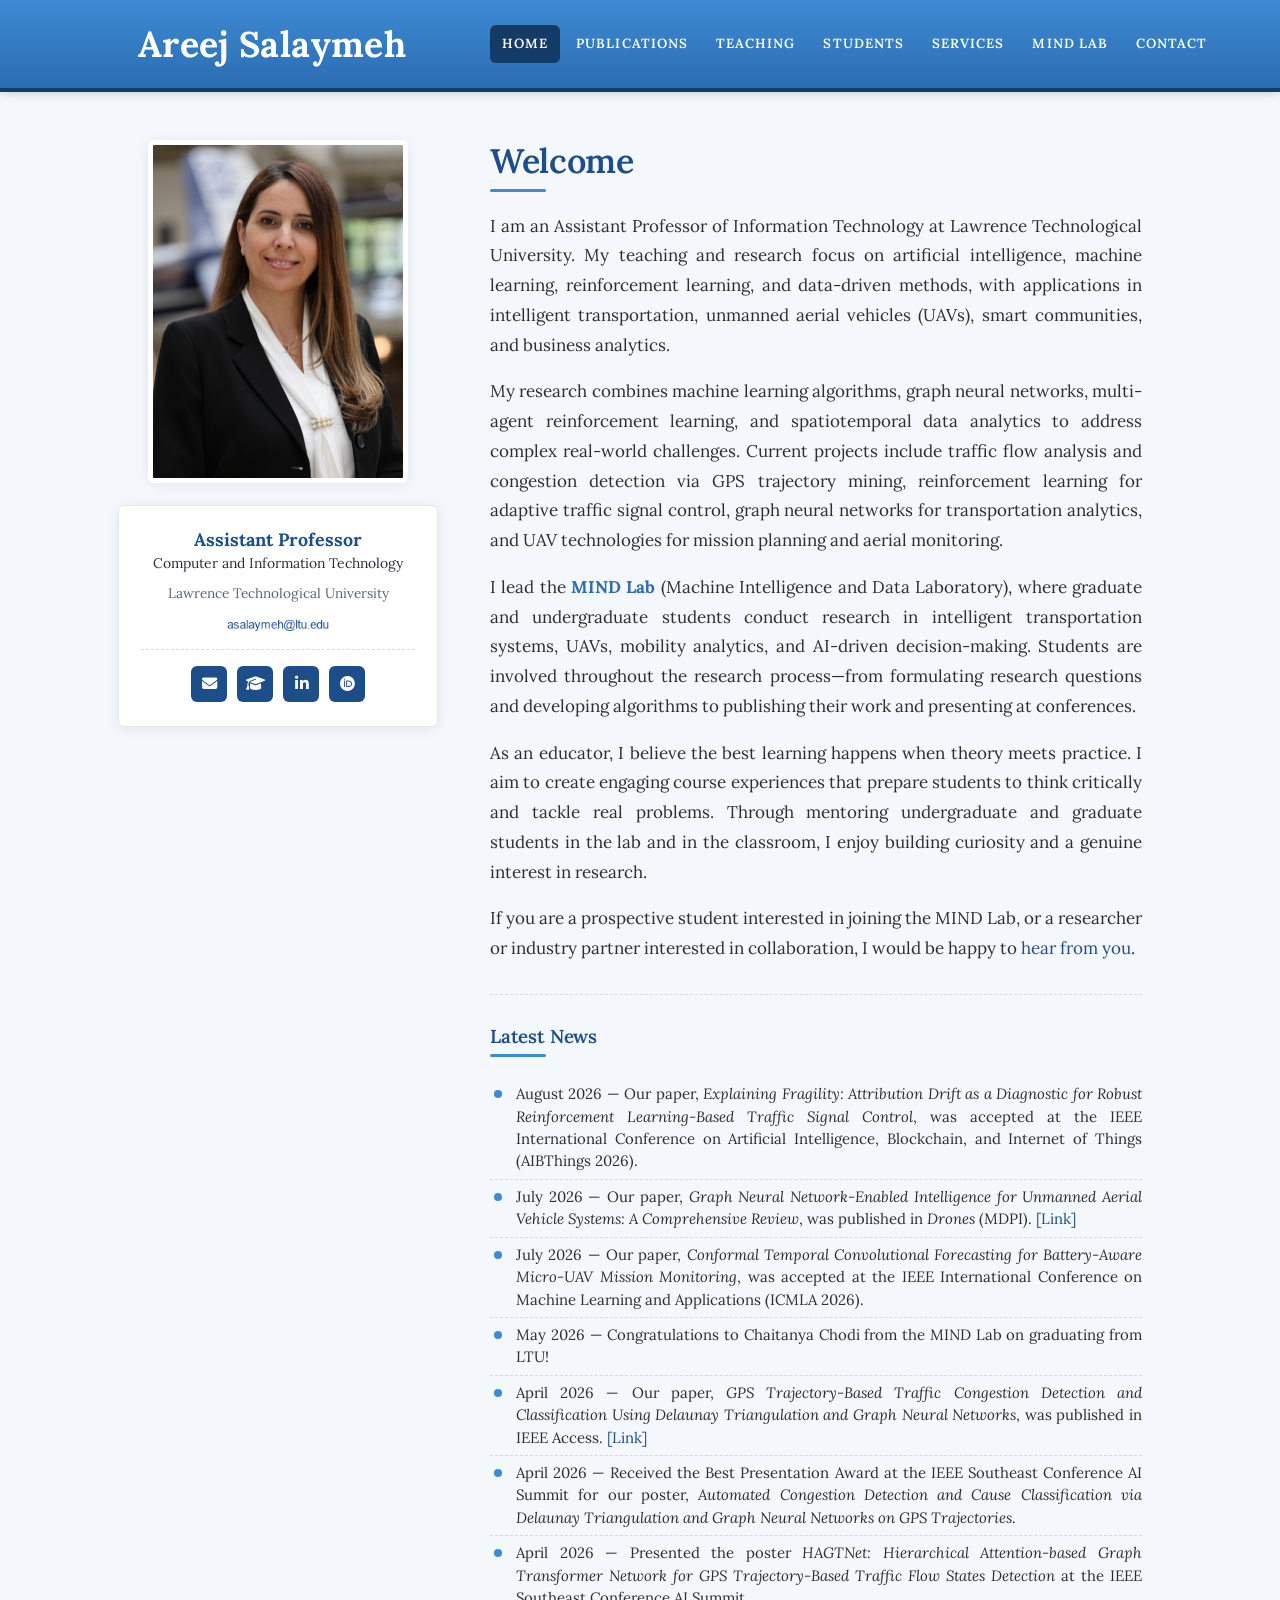
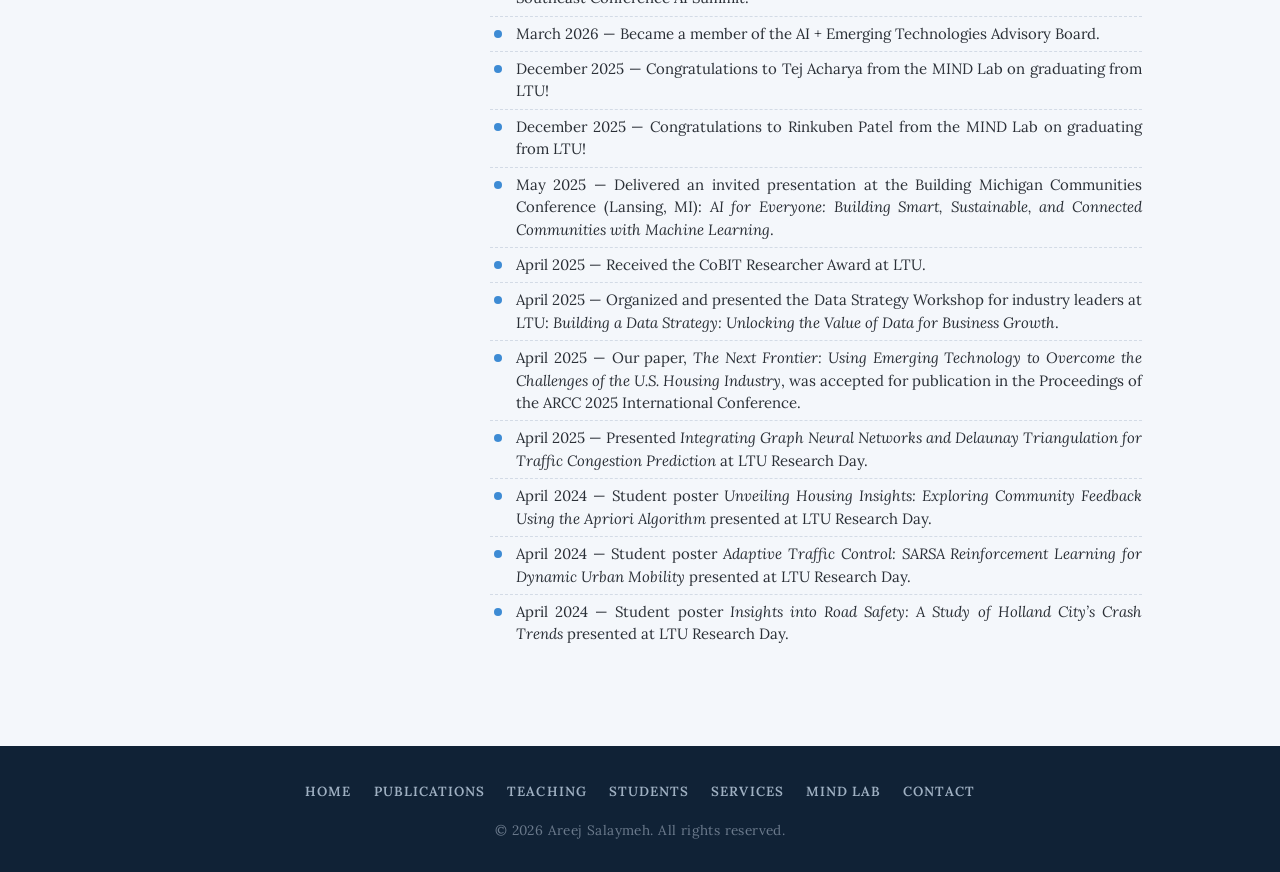
==== commit 7992527c: "Add AIBThings 2026 paper acceptance to latest news Co-Authored-By: Claude Sonnet 4.6 <noreply@anthro" ====
--- a/index.html
+++ b/index.html
@@ -113,6 +113,7 @@
         <h3 class="post__title post__title--sub">Latest News</h3>
         <div class="post__rule"></div>
         <ul class="news">
+          <li><span class="date">August 2026</span> &mdash; Our paper, <em>Explaining Fragility: Attribution Drift as a Diagnostic for Robust Reinforcement Learning-Based Traffic Signal Control</em>, was accepted at the IEEE International Conference on Artificial Intelligence, Blockchain, and Internet of Things (AIBThings 2026).</li>
           <li><span class="date">July 2026</span> &mdash; Our paper, <em>Graph Neural Network-Enabled Intelligence for Unmanned Aerial Vehicle Systems: A Comprehensive Review</em>, was published in <em>Drones</em> (MDPI). <a href="https://doi.org/10.3390/drones10070548" target="_blank" rel="noopener">[Link]</a></li>
           <li><span class="date">July 2026</span> &mdash; Our paper, <em>Conformal Temporal Convolutional Forecasting for Battery-Aware Micro-UAV Mission Monitoring</em>, was accepted at the IEEE International Conference on Machine Learning and Applications (ICMLA 2026).</li>
           <li><span class="date">May 2026</span> &mdash; Congratulations to Chaitanya Chodi from the MIND Lab on graduating from LTU!</li>
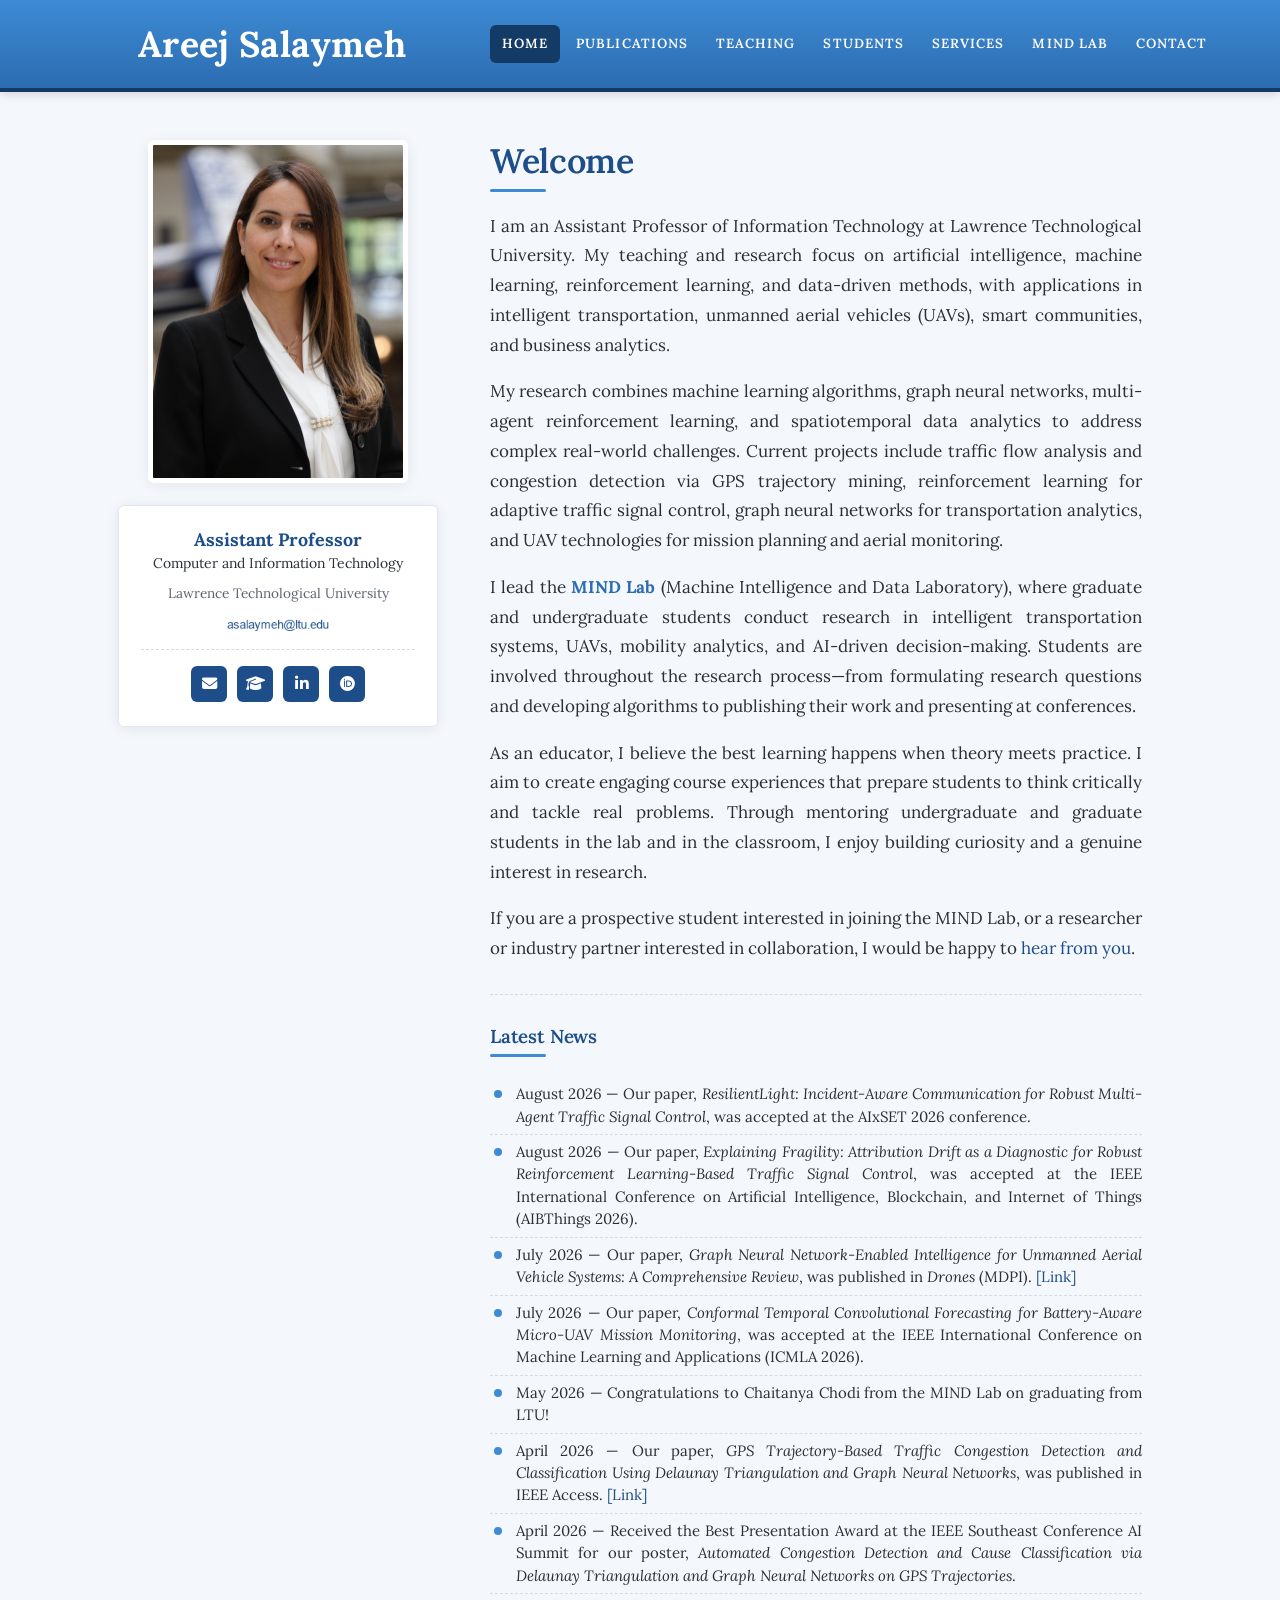
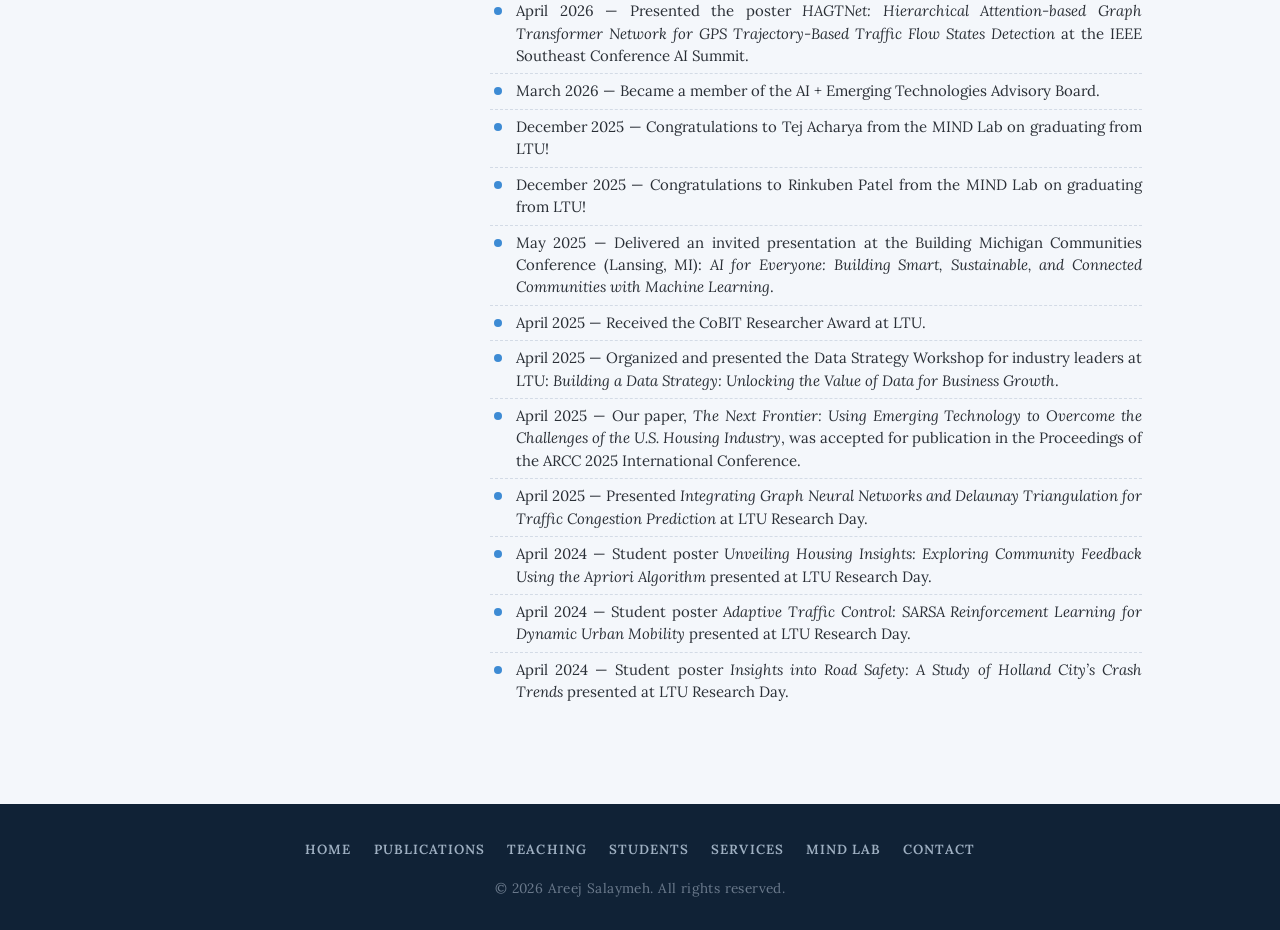
==== commit c02b0f18: "Add ResilientLight paper (AIxSET 2026) to news and publications Co-Authored-By: Claude Sonnet 4.6 <n" ====
--- a/index.html
+++ b/index.html
@@ -113,6 +113,7 @@
         <h3 class="post__title post__title--sub">Latest News</h3>
         <div class="post__rule"></div>
         <ul class="news">
+          <li><span class="date">August 2026</span> &mdash; Our paper, <em>ResilientLight: Incident-Aware Communication for Robust Multi-Agent Traffic Signal Control</em>, was accepted at the AIxSET 2026 conference.</li>
           <li><span class="date">August 2026</span> &mdash; Our paper, <em>Explaining Fragility: Attribution Drift as a Diagnostic for Robust Reinforcement Learning-Based Traffic Signal Control</em>, was accepted at the IEEE International Conference on Artificial Intelligence, Blockchain, and Internet of Things (AIBThings 2026).</li>
           <li><span class="date">July 2026</span> &mdash; Our paper, <em>Graph Neural Network-Enabled Intelligence for Unmanned Aerial Vehicle Systems: A Comprehensive Review</em>, was published in <em>Drones</em> (MDPI). <a href="https://doi.org/10.3390/drones10070548" target="_blank" rel="noopener">[Link]</a></li>
           <li><span class="date">July 2026</span> &mdash; Our paper, <em>Conformal Temporal Convolutional Forecasting for Battery-Aware Micro-UAV Mission Monitoring</em>, was accepted at the IEEE International Conference on Machine Learning and Applications (ICMLA 2026).</li>
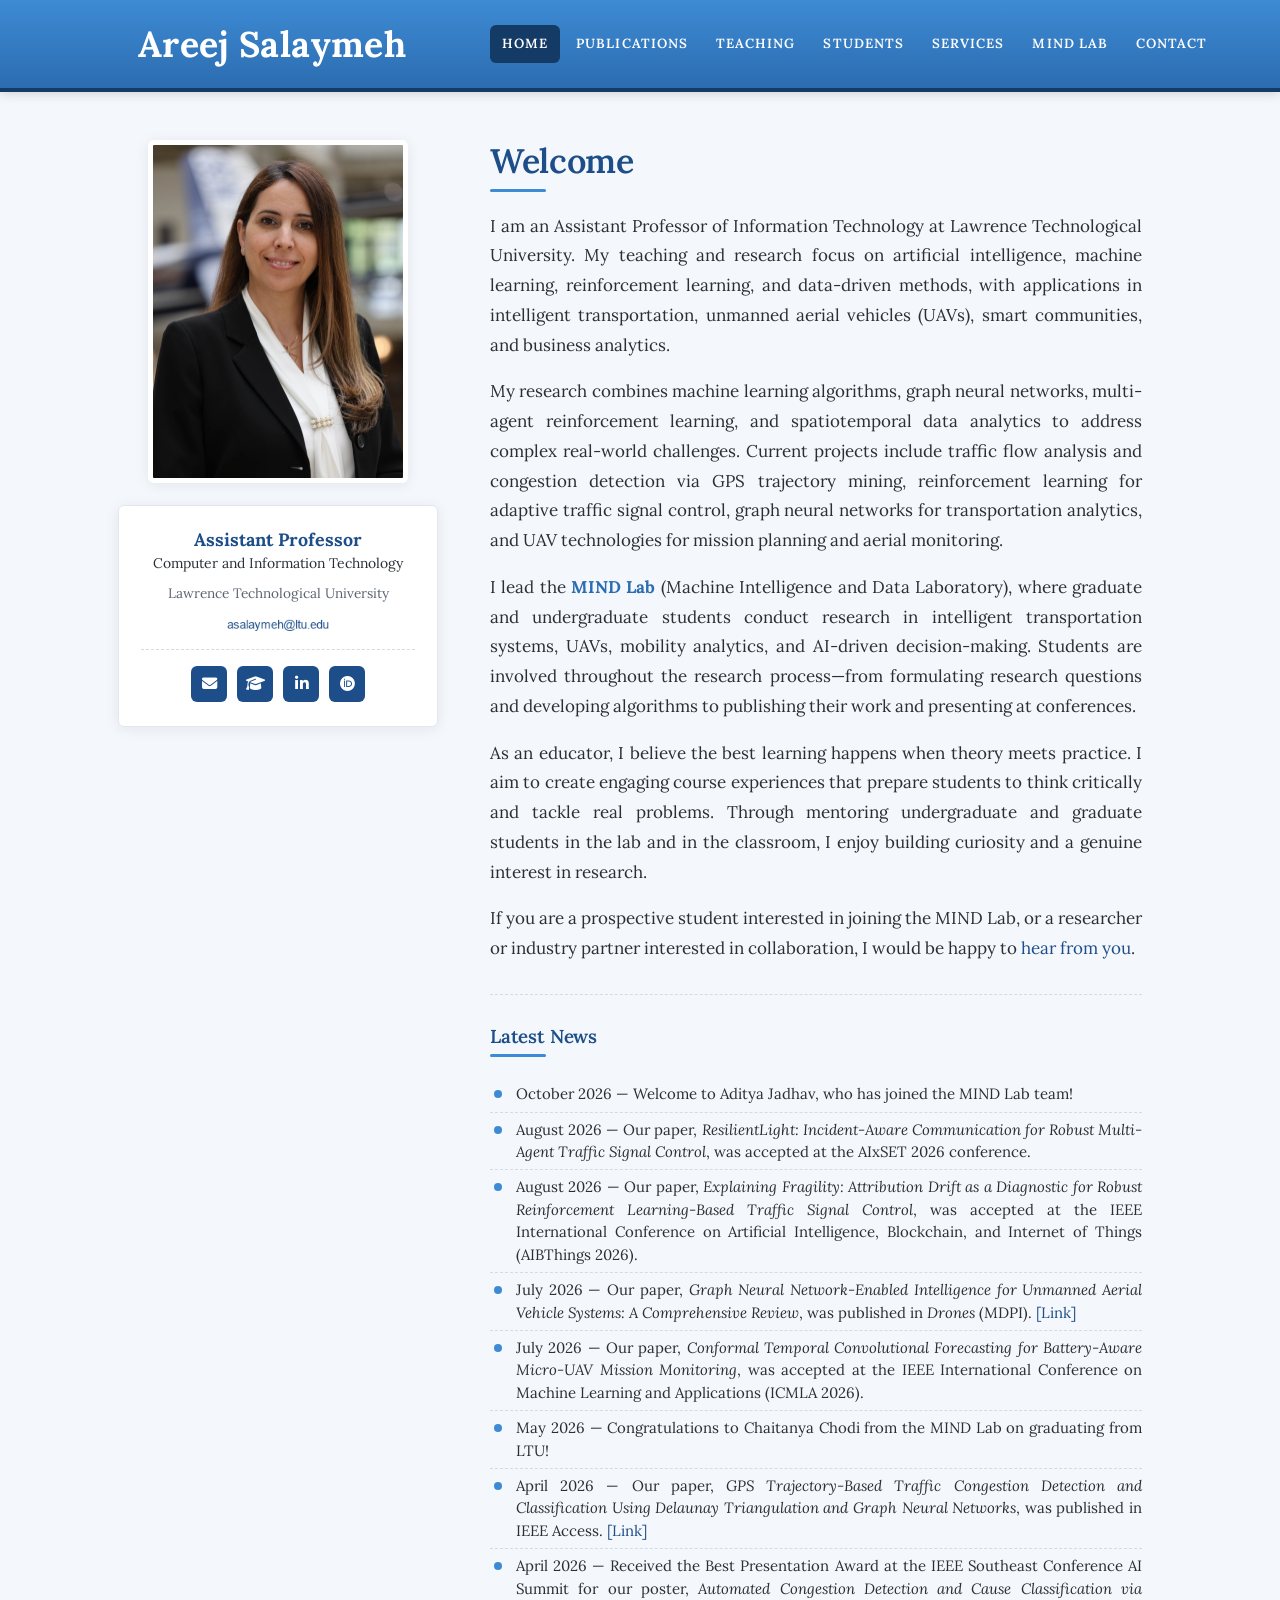
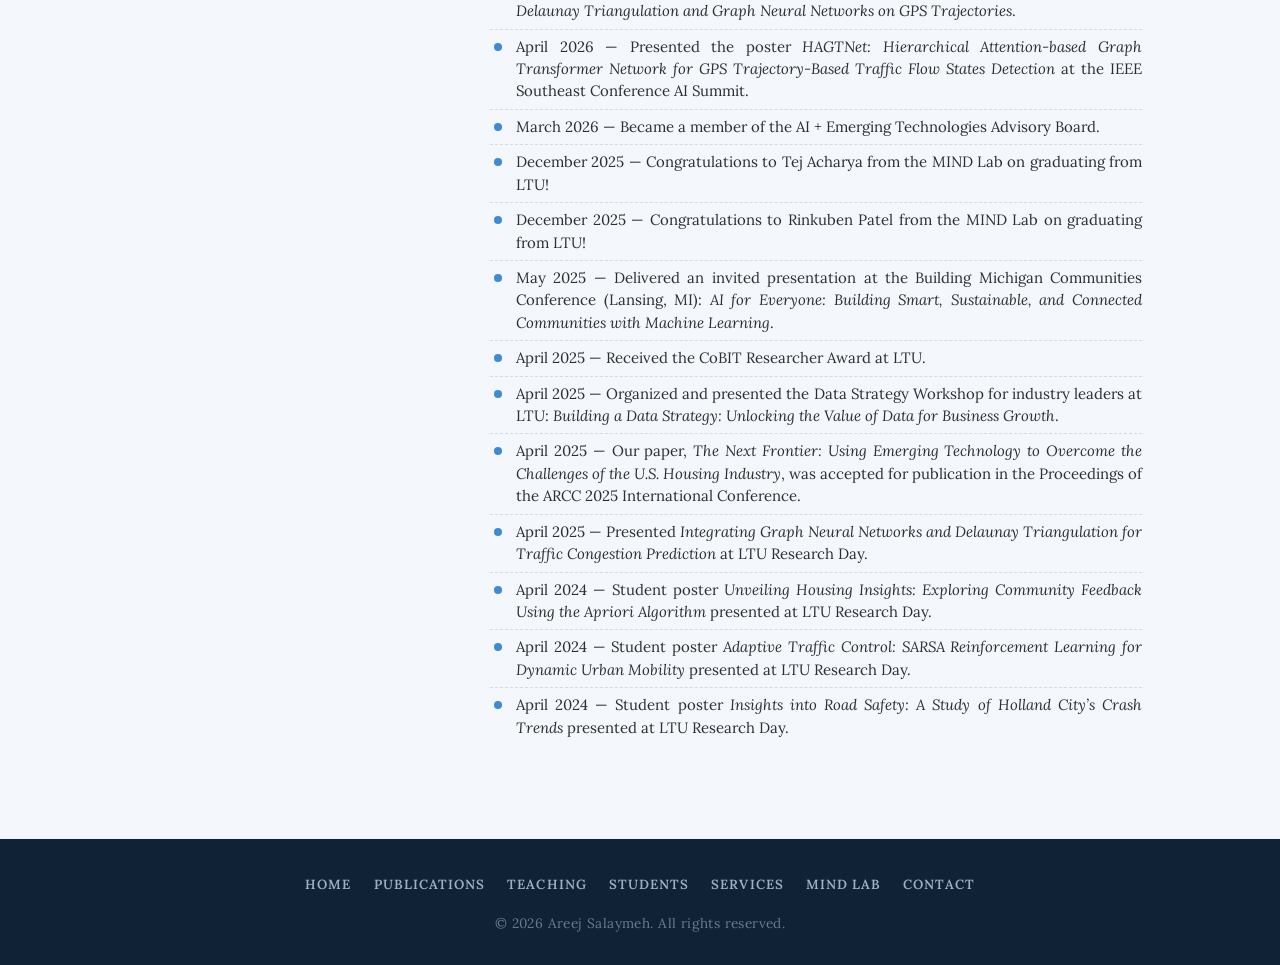
==== commit bf79cc0e: "Add Aditya Jadhav joining MIND Lab to latest news Co-Authored-By: Claude Sonnet 4.6 <noreply@anthrop" ====
--- a/index.html
+++ b/index.html
@@ -113,6 +113,7 @@
         <h3 class="post__title post__title--sub">Latest News</h3>
         <div class="post__rule"></div>
         <ul class="news">
+          <li><span class="date">October 2026</span> &mdash; Welcome to Aditya Jadhav, who has joined the MIND Lab team!</li>
           <li><span class="date">August 2026</span> &mdash; Our paper, <em>ResilientLight: Incident-Aware Communication for Robust Multi-Agent Traffic Signal Control</em>, was accepted at the AIxSET 2026 conference.</li>
           <li><span class="date">August 2026</span> &mdash; Our paper, <em>Explaining Fragility: Attribution Drift as a Diagnostic for Robust Reinforcement Learning-Based Traffic Signal Control</em>, was accepted at the IEEE International Conference on Artificial Intelligence, Blockchain, and Internet of Things (AIBThings 2026).</li>
           <li><span class="date">July 2026</span> &mdash; Our paper, <em>Graph Neural Network-Enabled Intelligence for Unmanned Aerial Vehicle Systems: A Comprehensive Review</em>, was published in <em>Drones</em> (MDPI). <a href="https://doi.org/10.3390/drones10070548" target="_blank" rel="noopener">[Link]</a></li>
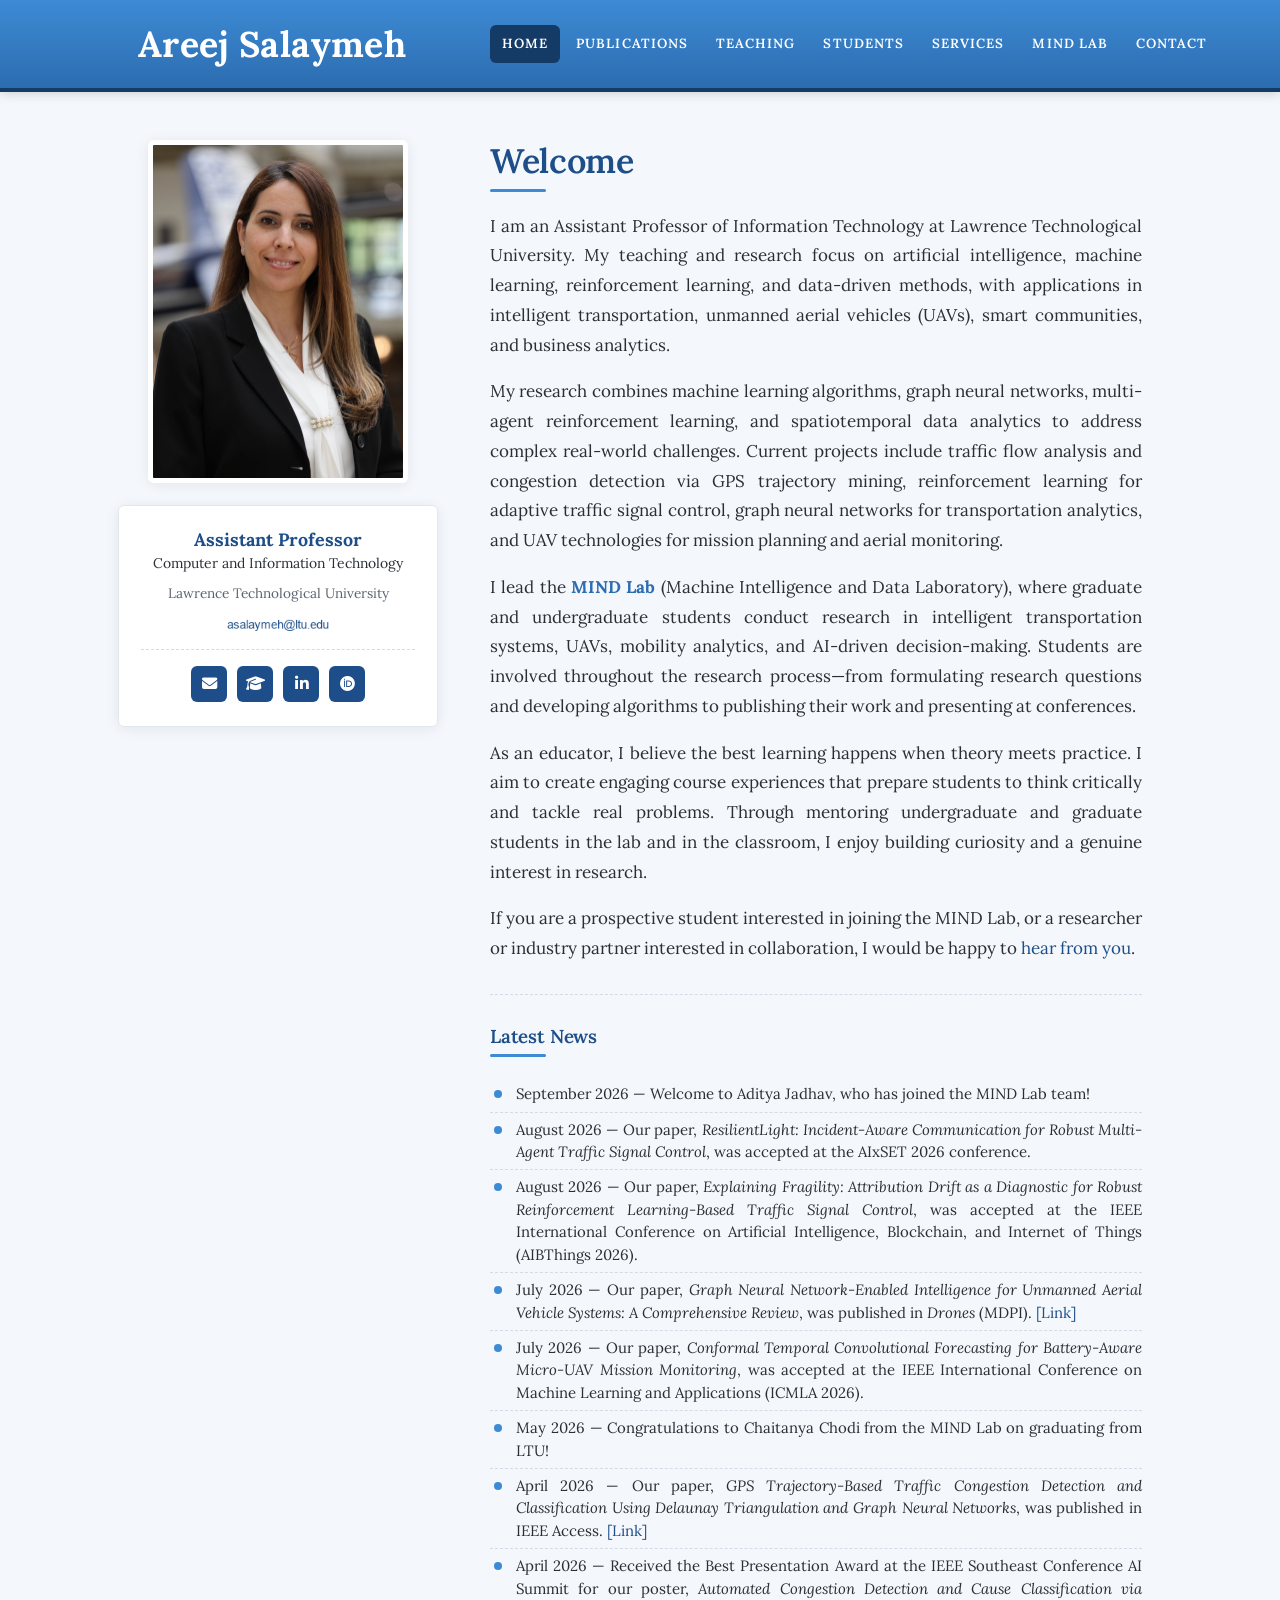
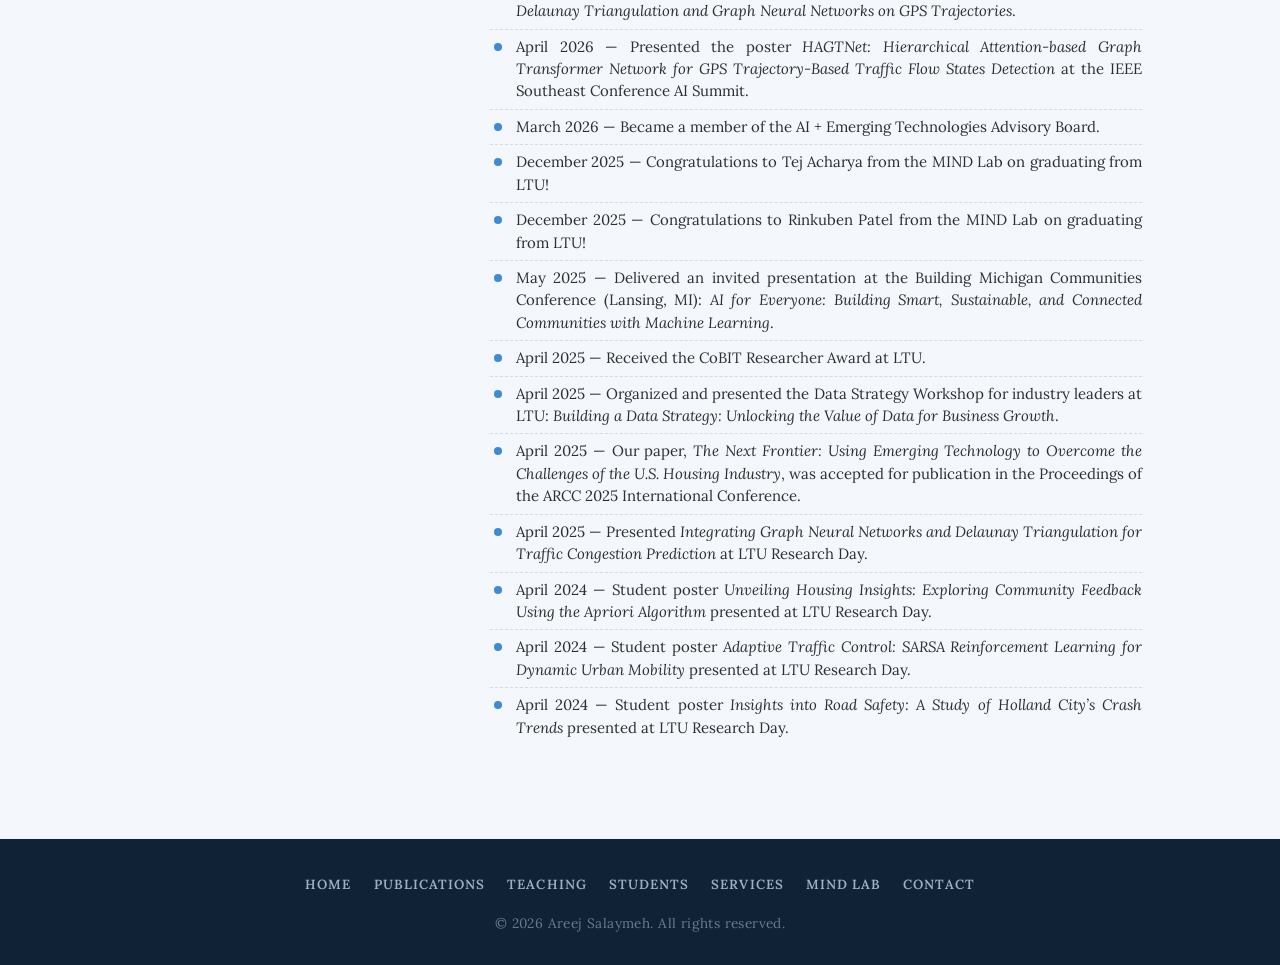
==== commit 817d921a: "Fix Aditya Jadhav news date to September 2026 Co-Authored-By: Claude Sonnet 4.6 <noreply@anthropic.c" ====
--- a/index.html
+++ b/index.html
@@ -113,7 +113,7 @@
         <h3 class="post__title post__title--sub">Latest News</h3>
         <div class="post__rule"></div>
         <ul class="news">
-          <li><span class="date">October 2026</span> &mdash; Welcome to Aditya Jadhav, who has joined the MIND Lab team!</li>
+          <li><span class="date">September 2026</span> &mdash; Welcome to Aditya Jadhav, who has joined the MIND Lab team!</li>
           <li><span class="date">August 2026</span> &mdash; Our paper, <em>ResilientLight: Incident-Aware Communication for Robust Multi-Agent Traffic Signal Control</em>, was accepted at the AIxSET 2026 conference.</li>
           <li><span class="date">August 2026</span> &mdash; Our paper, <em>Explaining Fragility: Attribution Drift as a Diagnostic for Robust Reinforcement Learning-Based Traffic Signal Control</em>, was accepted at the IEEE International Conference on Artificial Intelligence, Blockchain, and Internet of Things (AIBThings 2026).</li>
           <li><span class="date">July 2026</span> &mdash; Our paper, <em>Graph Neural Network-Enabled Intelligence for Unmanned Aerial Vehicle Systems: A Comprehensive Review</em>, was published in <em>Drones</em> (MDPI). <a href="https://doi.org/10.3390/drones10070548" target="_blank" rel="noopener">[Link]</a></li>
